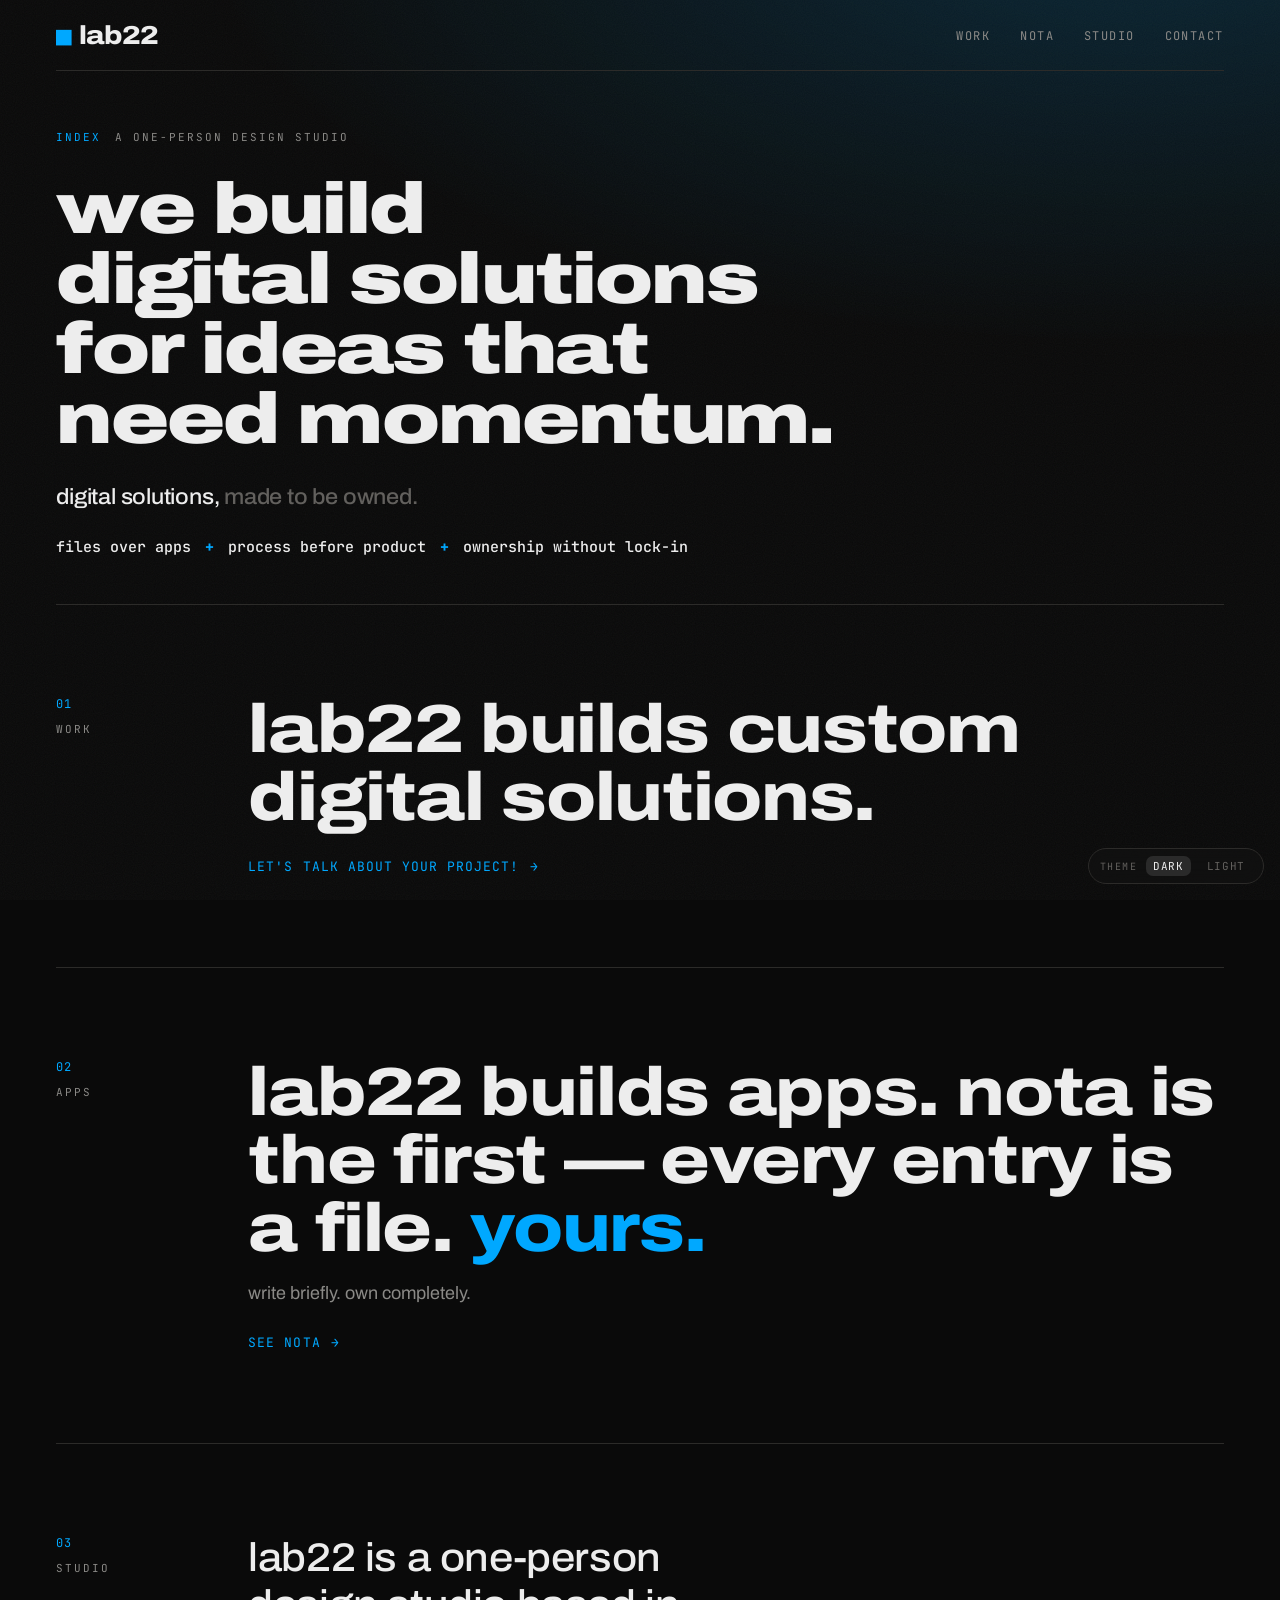
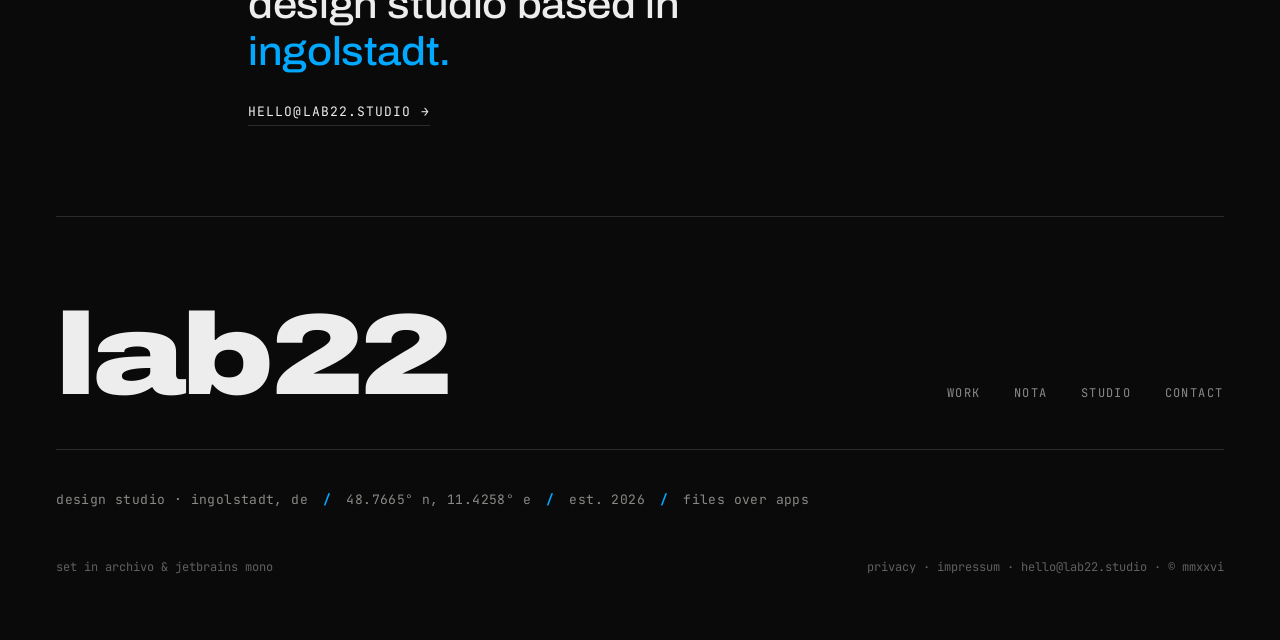
==== index.html @ c600243b "Standardize ■ lab22 lockup; remove accent chooser (theme-only) - Lockup: square=1em, optically cente" ====
<!doctype html>
<html lang="en" data-theme="dark">
<head>
<meta charset="utf-8" />
<meta name="viewport" content="width=device-width, initial-scale=1" />
<title>lab22 — design studio</title>
<meta name="description" content="lab22 — a one-person design studio in ingolstadt. we build digital solutions for ideas that need momentum." />
<link rel="preconnect" href="https://fonts.googleapis.com" />
<link rel="preconnect" href="https://fonts.gstatic.com" crossorigin />
<link href="https://fonts.googleapis.com/css2?family=Archivo:wdth,wght@62..125,300..900&family=JetBrains+Mono:wght@400;500;700&display=swap" rel="stylesheet" />
<link rel="stylesheet" href="styles.css" />
</head>
<body>
  <div class="wrap">

    <nav class="nav reveal d1" aria-label="primary">
      <a class="brand" href="./" aria-label="lab22 home">
        <span class="mark-sq" aria-hidden="true">■</span>
        <span class="wordmark">lab22</span>
      </a>
      <ul>
        <li><a href="work/">work</a></li>
        <li><a href="nota/">nota</a></li>
        <li><a href="studio/">studio</a></li>
        <li><a href="contact/">contact</a></li>
      </ul>
    </nav>

    <header class="hero">
      <div class="over reveal d2">
        <span class="label idx">index</span>
        <span class="label">a one-person design studio</span>
      </div>
      <h1 class="display reveal d2">we build<br/>digital solutions<br/>for ideas that<br/>need momentum<span class="soft">.</span></h1>
      <p class="lede-line reveal d3">digital solutions, <span class="soft">made to be owned.</span></p>
      <div class="principles reveal d3">
        <span><b>files over apps</b></span>
        <span><b>process before product</b></span>
        <span><b>ownership without lock-in</b></span>
      </div>
    </header>

    <section class="row" id="work">
      <div class="rail"><span class="num">01</span><span class="label">work</span></div>
      <div>
        <h2 class="h-lg">lab22 builds custom digital solutions.</h2>
        <a class="cta" href="contact/">let's talk about your project! <span class="arrow">→</span></a>
      </div>
    </section>

    <section class="row" id="nota">
      <div class="rail"><span class="num">02</span><span class="label">apps</span></div>
      <div>
        <h2 class="h-lg">lab22 builds apps. nota is the first — every entry is a file. <span class="em">yours.</span></h2>
        <p class="subline">write briefly. own completely.</p>
        <a class="cta" href="nota/">see nota <span class="arrow">→</span></a>
      </div>
    </section>

    <section class="row" id="studio">
      <div class="rail"><span class="num">03</span><span class="label">studio</span></div>
      <div>
        <p class="copy">lab22 is a one-person design studio based in <span class="place">ingolstadt.</span></p>
        <a class="email" href="mailto:hello@lab22.studio">hello@lab22.studio <span class="arrow">→</span></a>
      </div>
    </section>

    <footer class="banner">
      <div class="banner-top">
        <a class="banner-mark" href="./" aria-label="lab22">lab22</a>
        <nav class="banner-nav" aria-label="footer">
          <a href="work/">work</a>
          <a href="nota/">nota</a>
          <a href="studio/">studio</a>
          <a href="contact/">contact</a>
        </nav>
      </div>
      <div class="banner-meta">
        <span>design studio · ingolstadt, de</span>
        <span class="sl">/</span>
        <span>48.7665° n, 11.4258° e</span>
        <span class="sl">/</span>
        <span>est. 2026</span>
        <span class="sl">/</span>
        <span>files over apps</span>
      </div>
      <div class="banner-foot">
        <span>set in archivo &amp; jetbrains mono</span>
        <span><a href="privacy/">privacy</a> · <a href="impressum/">impressum</a> · <a href="mailto:hello@lab22.studio">hello@lab22.studio</a> · ©︎ mmxxvi</span>
      </div>
    </footer>

  </div>

  <div class="audit" role="group" aria-label="theme">
    <span class="lab">theme</span>
    <button class="seg" data-theme="dark" aria-pressed="true">dark</button>
    <button class="seg" data-theme="light" aria-pressed="false">light</button>
  </div>

  <script src="script.js"></script>
</body>
</html>
---- styles.css ----
/* lab22.studio — engineered studio · Direction A
   Archivo (display) + JetBrains Mono (meta) · single blue signature #00A8FF
   dark = accent as text · light = accent as fills. Built 2026-06-14. */

:root{
  /* ---- dark (default) · accent = blue (single signature) ---- */
  --bg:#0a0a0a;
  --bg-elev:#111111;
  --ink:#ededed;
  --ink-dim:oklch(0.63 0.004 80);
  --ink-faint:oklch(0.49 0.006 90);
  --rule:oklch(0.29 0.004 80);
  --rule-soft:oklch(0.22 0.004 80);
  --neon:#00a8ff;
  --chip-ink:#04121d;
  --bloom-blend:screen;
  --bloom:30%;
  --bloom-op:.6;
  --grain-blend:normal;
  --grain-op:.045;
  --gut:clamp(20px,4.4vw,64px);
  --maxw:1320px;
  --rail:clamp(120px,12vw,180px);
}
:root[data-theme="light"]{
  /* ---- light: toned studio paper (warmer than white; cooler than nota cream) ---- */
  --bg:#e8e4d7;
  --bg-elev:#f1ede1;
  --ink:#14130f;
  --ink-dim:oklch(0.46 0.006 95);
  --ink-faint:oklch(0.66 0.007 95);
  --rule:oklch(0.86 0.006 95);
  --rule-soft:oklch(0.91 0.005 95);
  --chip-ink:#04121d;
  --bloom-blend:normal;
  --bloom:18%;
  --bloom-op:.4;
  --grain-blend:multiply;
  --grain-op:.05;
}
*{box-sizing:border-box;margin:0;padding:0}
html{-webkit-text-size-adjust:100%;scroll-behavior:smooth}
body{
  background:var(--bg);color:var(--ink);
  font-family:"Archivo",system-ui,sans-serif;font-weight:400;line-height:1.5;
  -webkit-font-smoothing:antialiased;text-rendering:optimizeLegibility;overflow-x:hidden;
  transition:background .35s ease,color .35s ease;
}
body::before{
  content:"";position:fixed;inset:0;z-index:0;pointer-events:none;
  background:radial-gradient(120vw 80vh at 88% -10%, color-mix(in srgb,var(--neon) var(--bloom), transparent), transparent 60%);
  mix-blend-mode:var(--bloom-blend);opacity:var(--bloom-op);transition:background .4s ease,opacity .35s ease;
}
body::after{
  content:"";position:fixed;inset:0;z-index:1;pointer-events:none;opacity:var(--grain-op);mix-blend-mode:var(--grain-blend);
  background-image:url("data:image/svg+xml,%3Csvg xmlns='http://www.w3.org/2000/svg' width='160' height='160'%3E%3Cfilter id='n'%3E%3CfeTurbulence type='fractalNoise' baseFrequency='0.9' numOctaves='2'/%3E%3C/filter%3E%3Crect width='100%25' height='100%25' filter='url(%23n)'/%3E%3C/svg%3E");
}
.wrap{position:relative;z-index:2;max-width:var(--maxw);margin:0 auto;padding:0 var(--gut)}
a{color:inherit;text-decoration:none}
.mono{font-family:"JetBrains Mono",monospace}
.label{font-family:"JetBrains Mono",monospace;font-size:11px;letter-spacing:.18em;text-transform:uppercase;color:var(--ink-dim)}
.chip{color:var(--chip-ink);background:var(--neon);border-radius:4px;padding:1px 7px;-webkit-box-decoration-break:clone;box-decoration-break:clone}

/* nav */
.nav{display:flex;align-items:center;justify-content:space-between;padding:22px 0;border-bottom:1px solid var(--rule)}
/* ■ lab22 lockup — canonical standard: square=1em, optically centered in cap band, gap .24em, neon on both themes */
.brand{display:flex;align-items:center;gap:.24em;font-size:26px}
.mark-sq{color:var(--neon);font-family:"JetBrains Mono",monospace;font-size:1em;line-height:1;flex:none;transform:translateY(.11em)}
.wordmark{font-weight:800;font-stretch:115%;font-size:1em;letter-spacing:-.03em;line-height:1}
.nav ul{display:flex;gap:clamp(14px,2.4vw,30px);list-style:none}
.nav ul a{font-family:"JetBrains Mono",monospace;font-size:12px;letter-spacing:.12em;text-transform:uppercase;color:var(--ink-dim);position:relative;padding-bottom:3px}
.nav ul a::after{content:"";position:absolute;left:0;bottom:0;width:0;height:2px;background:var(--neon);transition:width .22s ease}
.nav ul a:hover{color:var(--ink)}
.nav ul a:hover::after{width:100%}
.nav ul a.is-active{color:var(--ink)}
.nav ul a.is-active::after{width:100%}

/* hero (home) */
.hero{padding:clamp(30px,4.6vw,58px) 0 clamp(28px,3.6vw,50px);border-bottom:1px solid var(--rule)}
.hero .over{display:flex;gap:14px;align-items:baseline;margin-bottom:clamp(16px,2.4vw,28px)}
.hero .over .idx{color:var(--neon)}
.display{font-weight:900;font-stretch:125%;line-height:.98;letter-spacing:-.025em;font-size:clamp(30px,5.6vw,80px);text-transform:lowercase}
.display .soft{color:var(--ink)}
.lede-line{margin-top:clamp(16px,2.4vw,26px);font-size:clamp(16px,1.9vw,22px);font-weight:500;font-stretch:106%;letter-spacing:-.01em;max-width:34ch;color:var(--ink)}
.lede-line .soft{color:var(--ink-faint)}
.principles{margin-top:clamp(14px,1.8vw,22px);display:flex;flex-wrap:wrap;gap:10px 0;font-family:"JetBrains Mono",monospace;font-size:clamp(12px,1.4vw,15px);color:var(--ink-dim)}
.principles span{display:inline-flex;align-items:center}
.principles span:not(:last-child)::after{content:"+";margin:0 14px;color:var(--neon);font-weight:700}
.principles b{color:var(--ink);font-weight:500}

/* practice rows (home) */
.row{display:grid;grid-template-columns:var(--rail) 1fr;gap:clamp(18px,3vw,48px);padding:clamp(48px,7vw,90px) 0;border-bottom:1px solid var(--rule)}
.row .rail{display:flex;flex-direction:column;gap:8px;align-items:flex-start}
.row .num{font-family:"JetBrains Mono",monospace;font-size:12px;color:var(--neon);letter-spacing:.08em}
.h-lg{font-weight:800;font-stretch:118%;line-height:1.0;letter-spacing:-.02em;font-size:clamp(30px,5.4vw,68px);text-transform:lowercase}
.h-lg .em{color:var(--neon)}
.subline{margin-top:18px;color:var(--ink-dim);font-size:clamp(15px,1.7vw,18px)}
.cta,.link,.email{display:inline-flex;align-items:center;gap:10px;margin-top:26px;font-family:"JetBrains Mono",monospace;font-size:13px;letter-spacing:.08em;text-transform:uppercase}
.cta{color:var(--neon)}
.link,.email{color:var(--ink);border-bottom:1px solid var(--rule);padding-bottom:4px;transition:border-color .2s}
.link:hover,.email:hover{border-color:var(--neon)}
.arrow{transition:transform .2s ease}
.cta:hover .arrow,.link:hover .arrow,.email:hover .arrow{transform:translateX(5px)}
.row .copy{font-size:clamp(22px,3.4vw,40px);font-weight:500;font-stretch:108%;line-height:1.18;letter-spacing:-.01em;max-width:18ch}
.row .copy .soft{color:var(--ink-faint)}
.place{color:var(--neon)}

/* ---------- inner-page components ---------- */
.page-head{display:grid;grid-template-columns:var(--rail) 1fr;gap:clamp(18px,3vw,48px);padding:clamp(40px,6vw,80px) 0 clamp(30px,4vw,52px);border-bottom:1px solid var(--rule)}
.page-head .marker{font-family:"JetBrains Mono",monospace;font-size:11px;letter-spacing:.18em;text-transform:uppercase;color:var(--neon)}
.kicker{font-family:"JetBrains Mono",monospace;font-size:12px;letter-spacing:.14em;text-transform:uppercase;color:var(--ink-dim);margin-bottom:14px}
.title{font-weight:900;font-stretch:125%;line-height:.96;letter-spacing:-.03em;font-size:clamp(40px,8vw,104px);text-transform:lowercase}
.title .em{color:var(--neon)}
:root[data-theme="light"] .title .em{color:var(--chip-ink);background:var(--neon);border-radius:6px;padding:0 .1em;-webkit-box-decoration-break:clone;box-decoration-break:clone}

.section{display:grid;grid-template-columns:var(--rail) 1fr;gap:clamp(18px,3vw,48px);padding:clamp(40px,6vw,80px) 0;border-bottom:1px solid var(--rule)}
.section .marker{display:flex;align-items:center;gap:8px;font-family:"JetBrains Mono",monospace;font-size:12px;letter-spacing:.08em;color:var(--neon)}
.section .marker .dot{width:6px;height:6px;background:var(--neon);display:inline-block}
.section .body{max-width:64ch}
.section .body .label{display:block;margin-bottom:14px}
.section .h{font-weight:800;font-stretch:112%;line-height:1.05;letter-spacing:-.02em;font-size:clamp(24px,3.6vw,44px);text-transform:lowercase;margin-bottom:18px}
.section .h .em{color:var(--neon)}
.section .body p{color:var(--ink-dim);font-size:clamp(15px,1.5vw,18px);line-height:1.6;margin-top:14px;max-width:60ch}
.section .body p strong{color:var(--ink);font-weight:600}
.section .body p em{font-style:italic;color:var(--ink)}
.section .body p.quiet{color:var(--ink-faint)}
.section .body p code{font-family:"JetBrains Mono",monospace;font-size:.92em;color:var(--ink)}
.section .body p a{color:var(--neon);border-bottom:1px solid var(--rule);transition:border-color .2s}
.section .body p a:hover{border-color:var(--neon)}

.lead-row{display:grid;grid-template-columns:var(--rail) 1fr;gap:clamp(18px,3vw,48px);padding:clamp(34px,5vw,64px) 0;border-bottom:1px solid var(--rule)}
.lead-row .marker{font-family:"JetBrains Mono",monospace;font-size:11px;letter-spacing:.18em;text-transform:uppercase;color:var(--ink-dim)}
.lead{font-size:clamp(20px,3vw,34px);font-weight:500;font-stretch:106%;line-height:1.22;letter-spacing:-.015em;max-width:26ch}
.lead em{font-style:normal;color:var(--neon)}
:root[data-theme="light"] .lead em{color:var(--chip-ink);background:var(--neon);border-radius:5px;padding:0 .12em;-webkit-box-decoration-break:clone;box-decoration-break:clone}

.solo-body{display:grid;grid-template-columns:var(--rail) 1fr;gap:clamp(18px,3vw,48px);padding:clamp(40px,6vw,72px) 0;border-bottom:1px solid var(--rule)}
.solo-body .marker{display:flex;align-items:center;gap:8px;font-family:"JetBrains Mono",monospace;font-size:12px;letter-spacing:.08em;color:var(--neon)}
.solo-body .marker .dot{width:6px;height:6px;background:var(--neon);display:inline-block}
.solo-body p{font-size:clamp(17px,1.9vw,22px);line-height:1.6;color:var(--ink);max-width:64ch;font-weight:400}
.solo-body p em{font-style:italic}
.solo-body p code{font-family:"JetBrains Mono",monospace;font-size:.9em;color:var(--ink-dim)}
.solo-body p a{color:var(--neon);border-bottom:1px solid var(--rule);transition:border-color .2s}
.solo-body p a:hover{border-color:var(--neon)}
.solo-body .big-email{font-weight:800;font-stretch:118%;font-size:clamp(30px,6vw,72px);letter-spacing:-.03em;line-height:1}
.solo-body .big-email:hover{color:var(--neon)}

.end-cta{display:grid;grid-template-columns:var(--rail) 1fr;gap:clamp(18px,3vw,48px);padding:clamp(48px,7vw,96px) 0;border-bottom:1px solid var(--rule)}
.end-cta .marker{display:flex;align-items:center;gap:8px;font-family:"JetBrains Mono",monospace;font-size:12px;letter-spacing:.08em;color:var(--neon)}
.end-cta .marker .dot{width:6px;height:6px;background:var(--neon);display:inline-block}
.end-cta .h{font-weight:900;font-stretch:120%;font-size:clamp(28px,5vw,60px);letter-spacing:-.025em;text-transform:lowercase;line-height:1}
.end-cta p{color:var(--ink-dim);margin-top:16px;font-size:clamp(15px,1.7vw,19px);max-width:52ch}
.end-cta p em{color:var(--ink);font-style:italic}

.artifact{margin-top:30px;border:1px solid var(--rule);border-radius:8px;overflow:hidden;background:var(--bg-elev)}
.artifact .titlebar{display:flex;align-items:center;gap:12px;padding:9px 14px;border-bottom:1px solid var(--rule)}
.artifact .dots{display:flex;gap:6px}
.artifact .dots .dot{width:10px;height:10px;border-radius:50%}
.artifact .dots .r{background:#ff5f57}.artifact .dots .y{background:#febc2e}.artifact .dots .g{background:#28c840}
.artifact .filename{font-family:"JetBrains Mono",monospace;font-size:11px;color:var(--ink-dim);letter-spacing:.04em}
.artifact .viewport{min-height:200px;display:flex;align-items:center;justify-content:center;
  background:repeating-linear-gradient(45deg,transparent,transparent 11px,color-mix(in srgb,var(--ink) 4%,transparent) 11px,color-mix(in srgb,var(--ink) 4%,transparent) 12px)}
.artifact .placeholder-msg{font-family:"JetBrains Mono",monospace;font-size:12px;letter-spacing:.1em;text-transform:uppercase;color:var(--ink-faint)}

/* ---------- banner footer ---------- */
.banner{padding:clamp(46px,7vw,96px) 0 clamp(40px,5vw,68px)}
.banner-top{display:flex;align-items:flex-end;justify-content:space-between;flex-wrap:wrap;gap:20px;padding-bottom:clamp(26px,3.6vw,44px);border-bottom:1px solid var(--rule)}
.banner-mark{font-weight:900;font-stretch:125%;font-size:clamp(44px,9vw,120px);letter-spacing:-.03em;line-height:.86}
.banner-nav{display:flex;gap:clamp(16px,2.6vw,34px)}
.banner-nav a{font-family:"JetBrains Mono",monospace;font-size:12px;letter-spacing:.12em;text-transform:uppercase;color:var(--ink-dim);padding-bottom:3px;position:relative}
.banner-nav a::after{content:"";position:absolute;left:0;bottom:0;width:0;height:2px;background:var(--neon);transition:width .22s}
.banner-nav a:hover{color:var(--ink)}
.banner-nav a:hover::after{width:100%}
.banner-meta{display:flex;flex-wrap:wrap;align-items:center;gap:9px 15px;margin-top:clamp(24px,3.4vw,40px);font-family:"JetBrains Mono",monospace;font-size:clamp(11px,1.25vw,13px);letter-spacing:.03em;color:var(--ink-dim)}
.banner-meta .sl{color:var(--neon);font-weight:700}
.banner-foot{display:flex;justify-content:space-between;flex-wrap:wrap;gap:12px;margin-top:clamp(28px,4vw,48px);font-family:"JetBrains Mono",monospace;font-size:12px;color:var(--ink-faint)}
.banner-foot a:hover{color:var(--neon)}

/* ---------- LIGHT-MODE accent treatment: blue survives as solid fills / darkened text ---------- */
:root[data-theme="light"] .hero .over .idx{color:var(--chip-ink);background:var(--neon);border-radius:4px;padding:1px 8px}
:root[data-theme="light"] .h-lg .em,
:root[data-theme="light"] .place{color:var(--chip-ink);background:var(--neon);border-radius:4px;padding:0 .14em;-webkit-box-decoration-break:clone;box-decoration-break:clone}
:root[data-theme="light"] .row .num{color:var(--chip-ink);background:var(--neon);border-radius:4px;padding:1px 7px}
:root[data-theme="light"] .cta{color:var(--chip-ink);background:var(--neon);border-radius:999px;padding:9px 15px;margin-top:24px}
:root[data-theme="light"] .principles span:not(:last-child)::after{color:var(--ink-faint)}
:root[data-theme="light"] .nav ul a::after,
:root[data-theme="light"] .banner-nav a::after{background:var(--ink)}
:root[data-theme="light"] .link:hover,
:root[data-theme="light"] .email:hover{border-color:var(--ink)}
:root[data-theme="light"] .banner-foot a:hover{color:var(--ink)}
:root[data-theme="light"] .section .marker,:root[data-theme="light"] .solo-body .marker,:root[data-theme="light"] .end-cta .marker,:root[data-theme="light"] .page-head .marker,:root[data-theme="light"] .section .marker .dot,:root[data-theme="light"] .solo-body .marker .dot,:root[data-theme="light"] .end-cta .marker .dot{color:color-mix(in srgb,var(--neon) 72%,#000)}
:root[data-theme="light"] .section .h .em,:root[data-theme="light"] .section .body p a,:root[data-theme="light"] .solo-body p a,:root[data-theme="light"] .row .num{color:color-mix(in srgb,var(--neon) 70%,#000)}

/* ---------- control bar: theme + accent ---------- */
.audit{position:fixed;right:16px;bottom:16px;z-index:20;display:flex;align-items:center;gap:9px;
  background:color-mix(in srgb,var(--bg-elev) 84%, transparent);backdrop-filter:blur(9px);
  border:1px solid var(--rule);border-radius:999px;padding:7px 11px;transition:background .35s,border-color .35s}
.audit .lab{font-family:"JetBrains Mono",monospace;font-size:10px;letter-spacing:.14em;text-transform:uppercase;color:var(--ink-faint)}
.audit .seg{font-family:"JetBrains Mono",monospace;font-size:11px;letter-spacing:.06em;text-transform:uppercase;color:var(--ink-faint);background:none;border:0;cursor:pointer;padding:3px 7px;border-radius:7px;transition:.18s}
.audit .seg[aria-pressed="true"]{color:var(--ink);background:color-mix(in srgb,var(--ink) 12%,transparent)}
.audit .seg:hover{color:var(--ink)}

@media (prefers-reduced-motion:no-preference){
  .reveal{opacity:0;transform:translateY(16px);animation:rise .9s cubic-bezier(.2,.7,.2,1) forwards}
  .d1{animation-delay:.05s}.d2{animation-delay:.16s}.d3{animation-delay:.28s}
  @keyframes rise{to{opacity:1;transform:none}}
}
@media (max-width:760px){
  .nav ul{gap:14px}
  .row,.page-head,.section,.lead-row,.solo-body,.end-cta{grid-template-columns:1fr;gap:14px}
  .row .rail{flex-direction:row;gap:14px;align-items:center}
  .audit .name,.audit .lab{display:none}
}
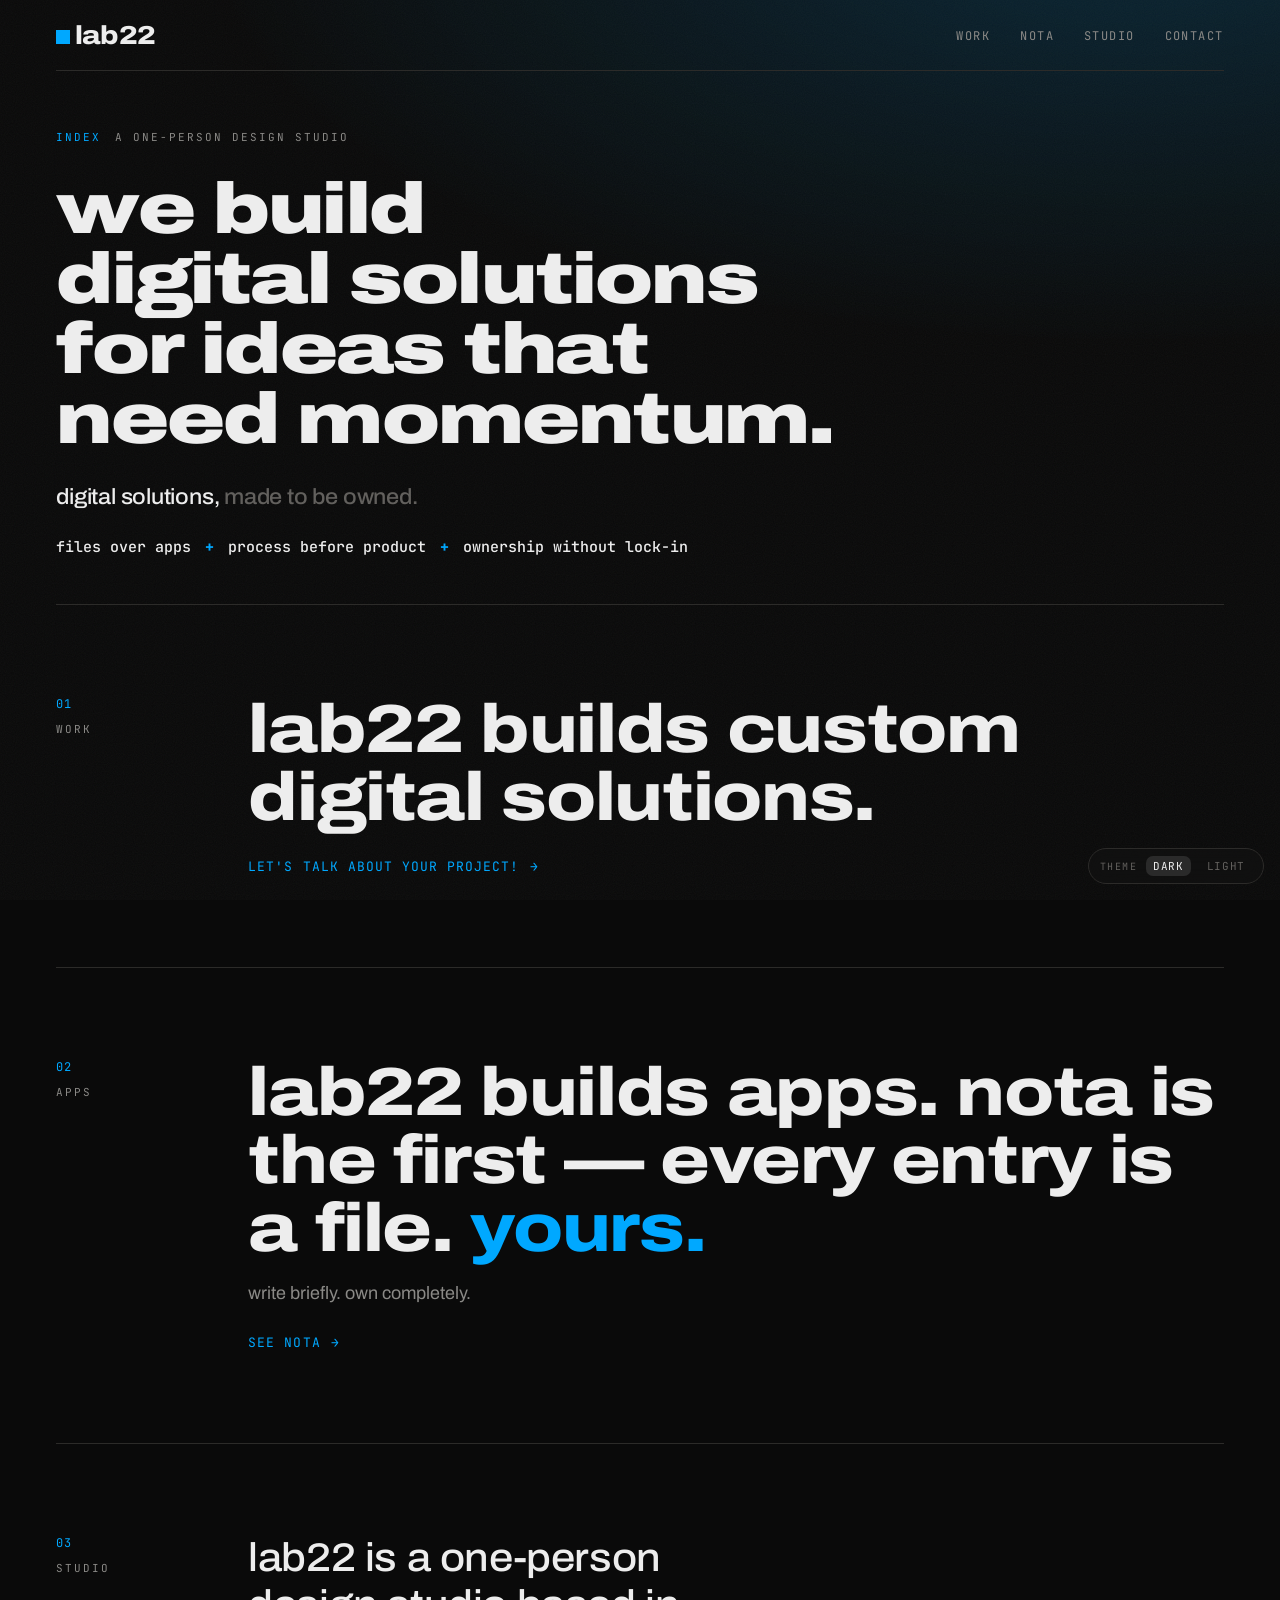
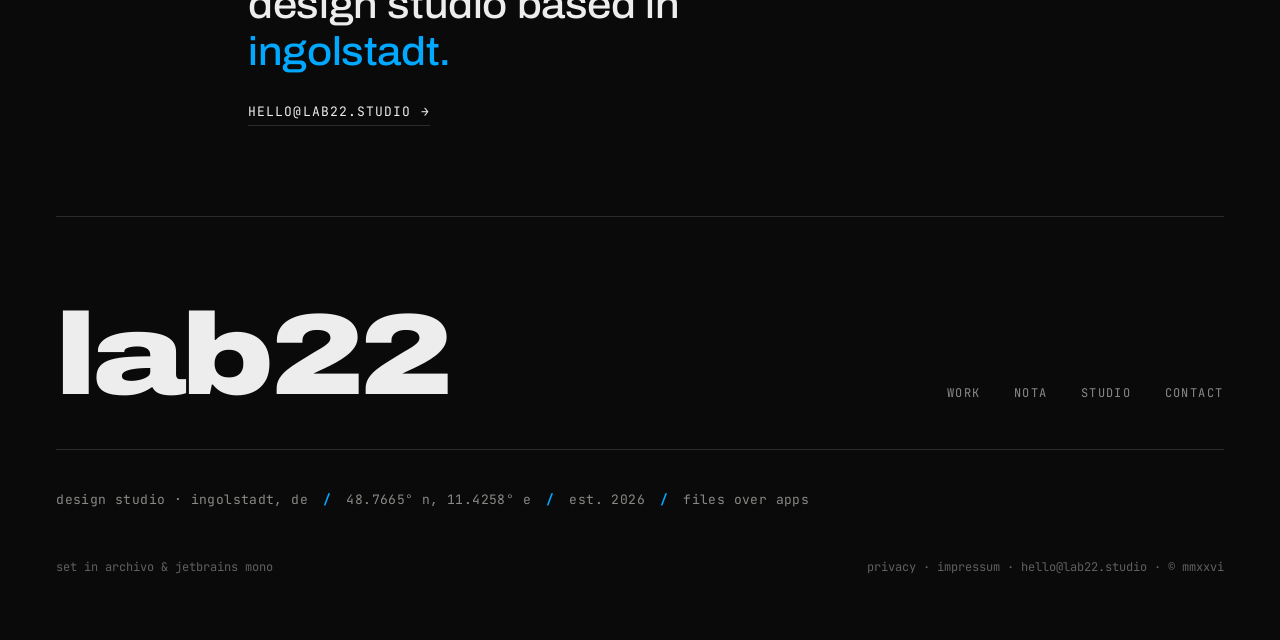
==== commit 9d29e7ac: "lab22 lockup: square is now a solid CSS box (x-height, on the baseline) Replace the typeable ■ glyph" ====
--- a/index.html
+++ b/index.html
@@ -15,7 +15,7 @@
 
     <nav class="nav reveal d1" aria-label="primary">
       <a class="brand" href="./" aria-label="lab22 home">
-        <span class="mark-sq" aria-hidden="true">■</span>
+        <span class="mark-sq" aria-hidden="true"></span>
         <span class="wordmark">lab22</span>
       </a>
       <ul>
--- a/styles.css
+++ b/styles.css
@@ -63,9 +63,9 @@
 
 /* nav */
 .nav{display:flex;align-items:center;justify-content:space-between;padding:22px 0;border-bottom:1px solid var(--rule)}
-/* ■ lab22 lockup — canonical standard: square=1em, optically centered in cap band, gap .24em, neon on both themes */
-.brand{display:flex;align-items:center;gap:.24em;font-size:26px}
-.mark-sq{color:var(--neon);font-family:"JetBrains Mono",monospace;font-size:1em;line-height:1;flex:none;transform:translateY(.11em)}
+/* ■ lab22 lockup — canonical standard: solid CSS box, x-height, bottom edge on the baseline; gap .20em; neon on both themes */
+.brand{display:flex;align-items:baseline;gap:.20em;font-size:26px}
+.mark-sq{display:inline-block;width:.52em;height:.52em;background:var(--neon);flex:none}
 .wordmark{font-weight:800;font-stretch:115%;font-size:1em;letter-spacing:-.03em;line-height:1}
 .nav ul{display:flex;gap:clamp(14px,2.4vw,30px);list-style:none}
 .nav ul a{font-family:"JetBrains Mono",monospace;font-size:12px;letter-spacing:.12em;text-transform:uppercase;color:var(--ink-dim);position:relative;padding-bottom:3px}
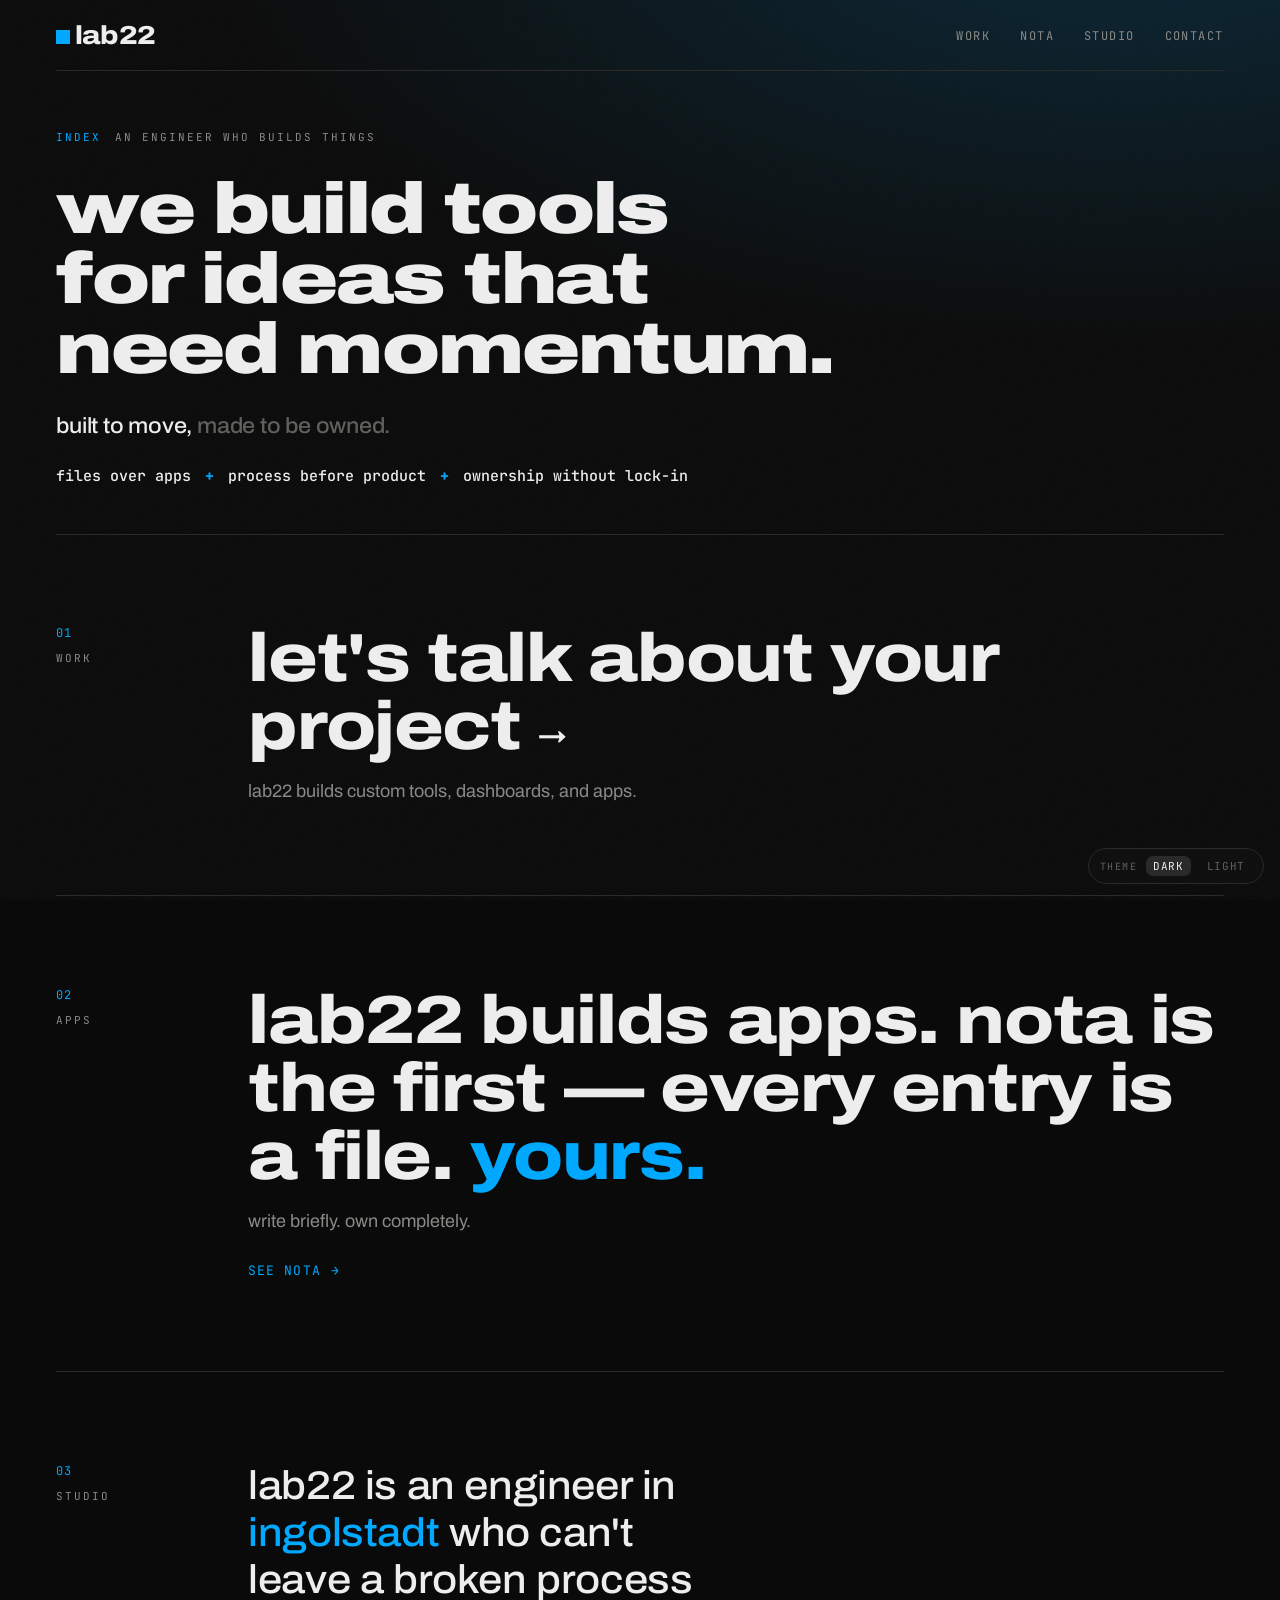
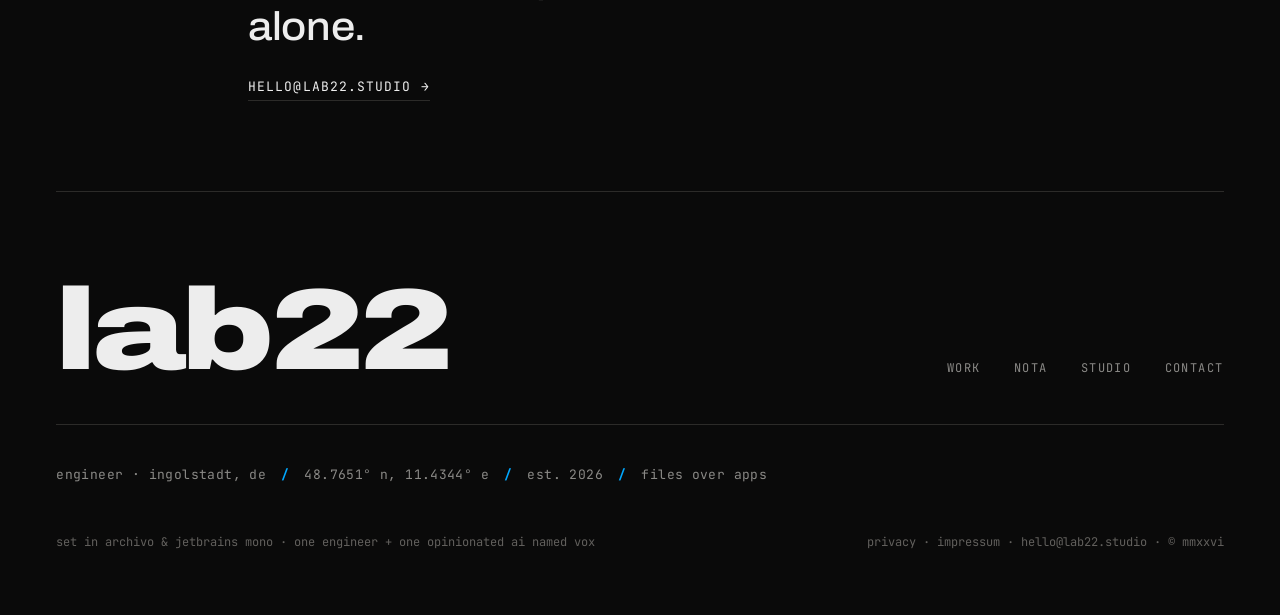
==== commit 6a8d415a: "content: full copy audit — engineer positioning, founding story, case system, blue favicon - title →" ====
--- a/index.html
+++ b/index.html
@@ -3,12 +3,15 @@
 <head>
 <meta charset="utf-8" />
 <meta name="viewport" content="width=device-width, initial-scale=1" />
-<title>lab22 — design studio</title>
-<meta name="description" content="lab22 — a one-person design studio in ingolstadt. we build digital solutions for ideas that need momentum." />
+<title>lab22 — digital tools, made to be owned</title>
+<meta name="description" content="lab22 — an engineer in ingolstadt who builds digital tools, made to be owned." />
 <link rel="preconnect" href="https://fonts.googleapis.com" />
 <link rel="preconnect" href="https://fonts.gstatic.com" crossorigin />
 <link href="https://fonts.googleapis.com/css2?family=Archivo:wdth,wght@62..125,300..900&family=JetBrains+Mono:wght@400;500;700&display=swap" rel="stylesheet" />
 <link rel="stylesheet" href="styles.css" />
+<link rel="icon" href="/favicon.svg" type="image/svg+xml" />
+<link rel="icon" href="/favicon.ico" sizes="any" />
+<link rel="apple-touch-icon" href="/apple-touch-icon.png" />
 </head>
 <body>
   <div class="wrap">
@@ -29,10 +32,10 @@
     <header class="hero">
       <div class="over reveal d2">
         <span class="label idx">index</span>
-        <span class="label">a one-person design studio</span>
+        <span class="label">an engineer who builds things</span>
       </div>
-      <h1 class="display reveal d2">we build<br/>digital solutions<br/>for ideas that<br/>need momentum<span class="soft">.</span></h1>
-      <p class="lede-line reveal d3">digital solutions, <span class="soft">made to be owned.</span></p>
+      <h1 class="display reveal d2">we build tools<br/>for ideas that<br/>need momentum<span class="soft">.</span></h1>
+      <p class="lede-line reveal d3">built to move, <span class="soft">made to be owned.</span></p>
       <div class="principles reveal d3">
         <span><b>files over apps</b></span>
         <span><b>process before product</b></span>
@@ -43,8 +46,8 @@
     <section class="row" id="work">
       <div class="rail"><span class="num">01</span><span class="label">work</span></div>
       <div>
-        <h2 class="h-lg">lab22 builds custom digital solutions.</h2>
-        <a class="cta" href="contact/">let's talk about your project! <span class="arrow">→</span></a>
+        <a class="row-link" href="contact/"><h2 class="h-lg">let's talk about your project <span class="arrow">→</span></h2></a>
+        <p class="subline">lab22 builds custom tools, dashboards, and apps.</p>
       </div>
     </section>
 
@@ -60,7 +63,7 @@
     <section class="row" id="studio">
       <div class="rail"><span class="num">03</span><span class="label">studio</span></div>
       <div>
-        <p class="copy">lab22 is a one-person design studio based in <span class="place">ingolstadt.</span></p>
+        <p class="copy">lab22 is an engineer in <span class="place">ingolstadt</span> who can't leave a broken process alone.</p>
         <a class="email" href="mailto:hello@lab22.studio">hello@lab22.studio <span class="arrow">→</span></a>
       </div>
     </section>
@@ -76,16 +79,16 @@
         </nav>
       </div>
       <div class="banner-meta">
-        <span>design studio · ingolstadt, de</span>
+        <span>engineer · ingolstadt, de</span>
         <span class="sl">/</span>
-        <span>48.7665° n, 11.4258° e</span>
+        <span>48.7651° n, 11.4344° e</span>
         <span class="sl">/</span>
         <span>est. 2026</span>
         <span class="sl">/</span>
         <span>files over apps</span>
       </div>
       <div class="banner-foot">
-        <span>set in archivo &amp; jetbrains mono</span>
+        <span>set in archivo &amp; jetbrains mono · one engineer + one opinionated ai named vox</span>
         <span><a href="privacy/">privacy</a> · <a href="impressum/">impressum</a> · <a href="mailto:hello@lab22.studio">hello@lab22.studio</a> · ©︎ mmxxvi</span>
       </div>
     </footer>
--- a/styles.css
+++ b/styles.css
@@ -104,6 +104,10 @@
 .row .copy{font-size:clamp(22px,3.4vw,40px);font-weight:500;font-stretch:108%;line-height:1.18;letter-spacing:-.01em;max-width:18ch}
 .row .copy .soft{color:var(--ink-faint)}
 .place{color:var(--neon)}
+/* home work-row: big headline doubles as the link to contact */
+.row-link{display:inline-block}
+.row-link .arrow{font-size:.42em;vertical-align:.18em}
+.row-link:hover .arrow{transform:translateX(5px)}
 
 /* ---------- inner-page components ---------- */
 .page-head{display:grid;grid-template-columns:var(--rail) 1fr;gap:clamp(18px,3vw,48px);padding:clamp(40px,6vw,80px) 0 clamp(30px,4vw,52px);border-bottom:1px solid var(--rule)}
@@ -138,6 +142,7 @@
 .solo-body .marker{display:flex;align-items:center;gap:8px;font-family:"JetBrains Mono",monospace;font-size:12px;letter-spacing:.08em;color:var(--neon)}
 .solo-body .marker .dot{width:6px;height:6px;background:var(--neon);display:inline-block}
 .solo-body p{font-size:clamp(17px,1.9vw,22px);line-height:1.6;color:var(--ink);max-width:64ch;font-weight:400}
+.solo-body p+p{margin-top:1.1em}
 .solo-body p em{font-style:italic}
 .solo-body p code{font-family:"JetBrains Mono",monospace;font-size:.9em;color:var(--ink-dim)}
 .solo-body p a{color:var(--neon);border-bottom:1px solid var(--rule);transition:border-color .2s}
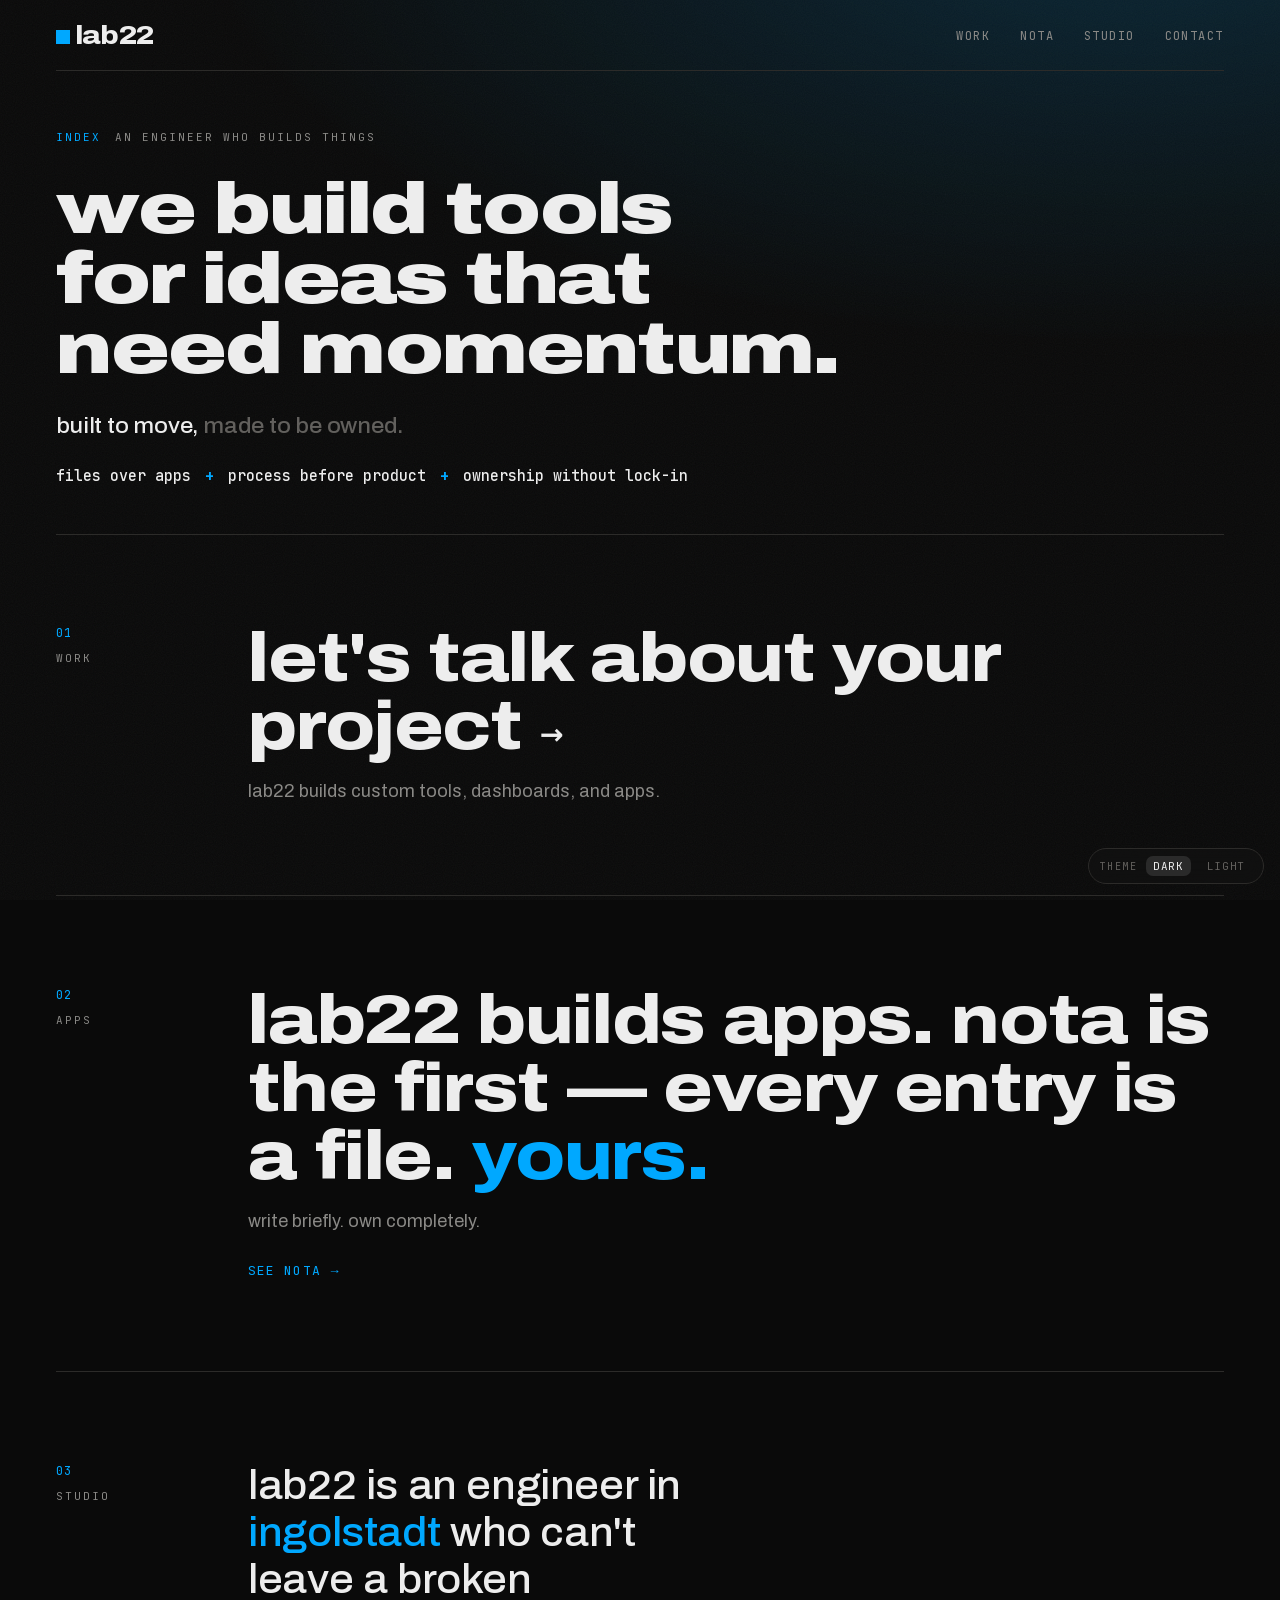
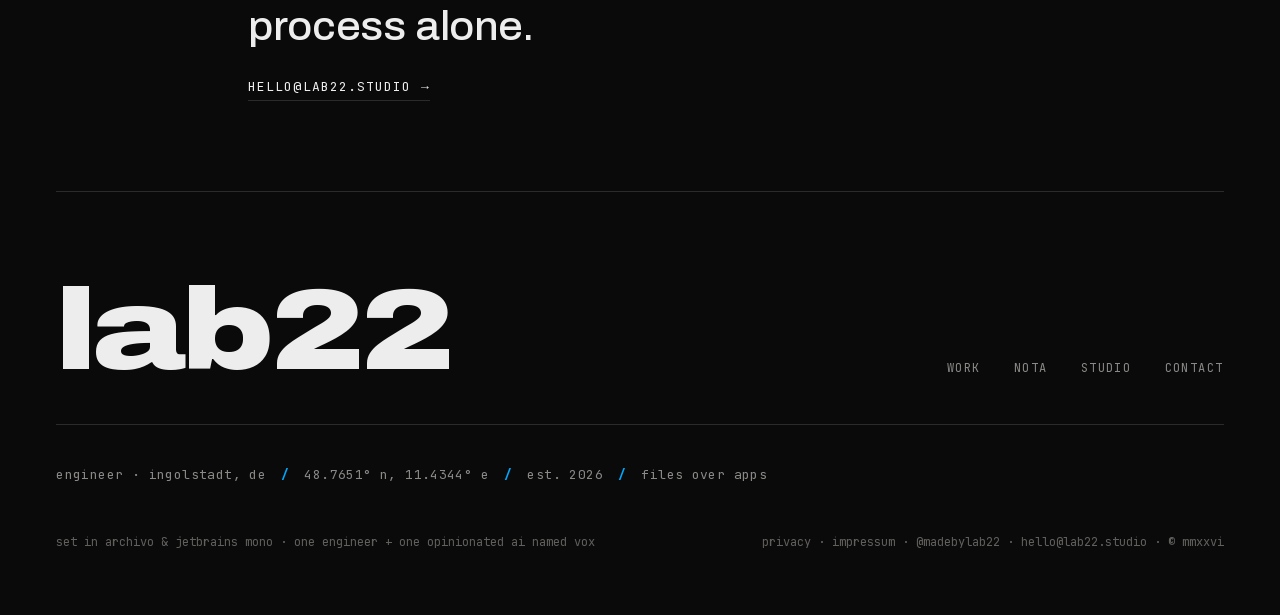
==== commit 509775e0: "feat(site): self-host fonts (GDPR) · website Datenschutzerklärung · @madebylab22 · impressum fixes -" ====
--- a/index.html
+++ b/index.html
@@ -5,9 +5,6 @@
 <meta name="viewport" content="width=device-width, initial-scale=1" />
 <title>lab22 — digital tools, made to be owned</title>
 <meta name="description" content="lab22 — an engineer in ingolstadt who builds digital tools, made to be owned." />
-<link rel="preconnect" href="https://fonts.googleapis.com" />
-<link rel="preconnect" href="https://fonts.gstatic.com" crossorigin />
-<link href="https://fonts.googleapis.com/css2?family=Archivo:wdth,wght@62..125,300..900&family=JetBrains+Mono:wght@400;500;700&display=swap" rel="stylesheet" />
 <link rel="stylesheet" href="styles.css" />
 <link rel="icon" href="/favicon.svg" type="image/svg+xml" />
 <link rel="icon" href="/favicon.ico" sizes="any" />
@@ -89,7 +86,7 @@
       </div>
       <div class="banner-foot">
         <span>set in archivo &amp; jetbrains mono · one engineer + one opinionated ai named vox</span>
-        <span><a href="privacy/">privacy</a> · <a href="impressum/">impressum</a> · <a href="mailto:hello@lab22.studio">hello@lab22.studio</a> · ©︎ mmxxvi</span>
+        <span><a href="privacy/">privacy</a> · <a href="impressum/">impressum</a> · <a href="https://instagram.com/madebylab22" rel="me noopener" target="_blank">@madebylab22</a> · <a href="mailto:hello@lab22.studio">hello@lab22.studio</a> · ©︎ mmxxvi</span>
       </div>
     </footer>
 
--- a/styles.css
+++ b/styles.css
@@ -1,6 +1,11 @@
 /* lab22.studio — engineered studio · Direction A
    Archivo (display) + JetBrains Mono (meta) · single blue signature #00A8FF
    dark = accent as text · light = accent as fills. Built 2026-06-14. */
+
+/* self-hosted fonts — no third-party CDN, so no visitor IP is sent to Google (GDPR).
+   Both are variable woff2, latin subset (covers EN + DE). Added 2026-06-25. */
+@font-face{font-family:"Archivo";font-style:normal;font-weight:300 900;font-stretch:62% 125%;font-display:swap;src:url("fonts/archivo-latin.woff2") format("woff2")}
+@font-face{font-family:"JetBrains Mono";font-style:normal;font-weight:400 700;font-display:swap;src:url("fonts/jetbrains-mono-latin.woff2") format("woff2")}
 
 :root{
   /* ---- dark (default) · accent = blue (single signature) ---- */
@@ -132,6 +137,22 @@
 .section .body p a{color:var(--neon);border-bottom:1px solid var(--rule);transition:border-color .2s}
 .section .body p a:hover{border-color:var(--neon)}
 
+/* nota screenshots — framed hero strip (nota page) */
+.shots{padding:clamp(44px,6vw,86px) 0;border-bottom:1px solid var(--rule);overflow:hidden}
+.shots-head{display:grid;grid-template-columns:var(--rail) 1fr;gap:clamp(18px,3vw,48px);margin-bottom:clamp(34px,4.5vw,60px)}
+.shots-head .label{align-self:start}
+.shots-h{font-weight:800;font-stretch:112%;line-height:1.05;letter-spacing:-.02em;font-size:clamp(24px,3.6vw,44px);text-transform:lowercase}
+.shots-h .em{color:var(--neon)}
+:root[data-theme="light"] .shots-h .em{color:var(--chip-ink);background:var(--neon);border-radius:6px;padding:0 .1em;-webkit-box-decoration-break:clone;box-decoration-break:clone}
+.strip{display:flex;justify-content:center;align-items:flex-end;gap:clamp(14px,2.6vw,38px);flex-wrap:wrap}
+.phone{margin:0;display:flex;flex-direction:column;align-items:center;gap:16px;width:clamp(178px,19vw,232px)}
+.phone.raise{margin-bottom:clamp(22px,3.4vw,52px)}
+.device{width:100%;background:#0b0b0c;border-radius:34px;padding:7px;box-shadow:0 36px 70px -26px rgba(0,0,0,.78),0 0 0 1px rgba(255,255,255,.06);border:1px solid rgba(255,255,255,.05)}
+.device img{display:block;width:100%;height:auto;border-radius:27px}
+.phone figcaption{font-family:"JetBrains Mono",monospace;font-size:11px;letter-spacing:.14em;text-transform:uppercase;color:var(--ink-faint)}
+.phone figcaption b{color:var(--neon);font-weight:500}
+@media(max-width:760px){.shots-head{grid-template-columns:1fr}.phone.raise{margin-bottom:0}.phone{width:clamp(150px,42vw,220px)}}
+
 .lead-row{display:grid;grid-template-columns:var(--rail) 1fr;gap:clamp(18px,3vw,48px);padding:clamp(34px,5vw,64px) 0;border-bottom:1px solid var(--rule)}
 .lead-row .marker{font-family:"JetBrains Mono",monospace;font-size:11px;letter-spacing:.18em;text-transform:uppercase;color:var(--ink-dim)}
 .lead{font-size:clamp(20px,3vw,34px);font-weight:500;font-stretch:106%;line-height:1.22;letter-spacing:-.015em;max-width:26ch}
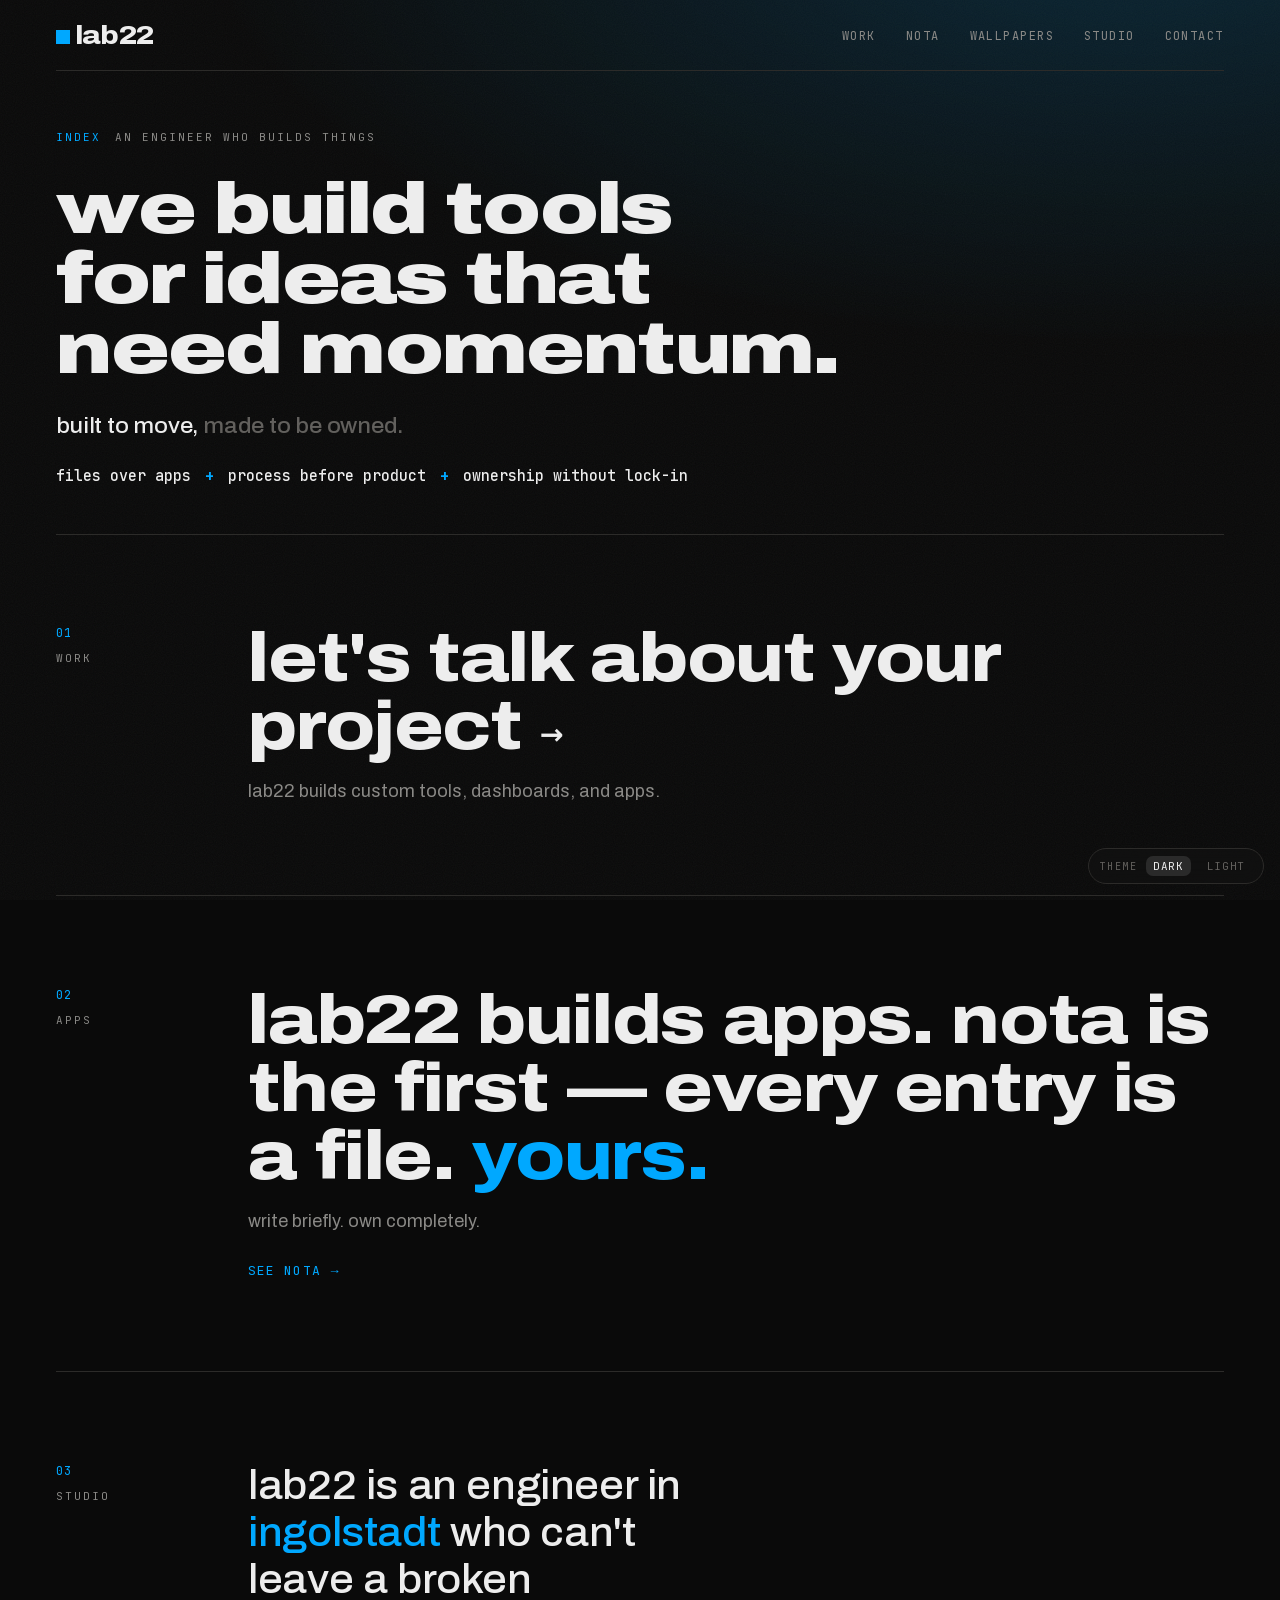
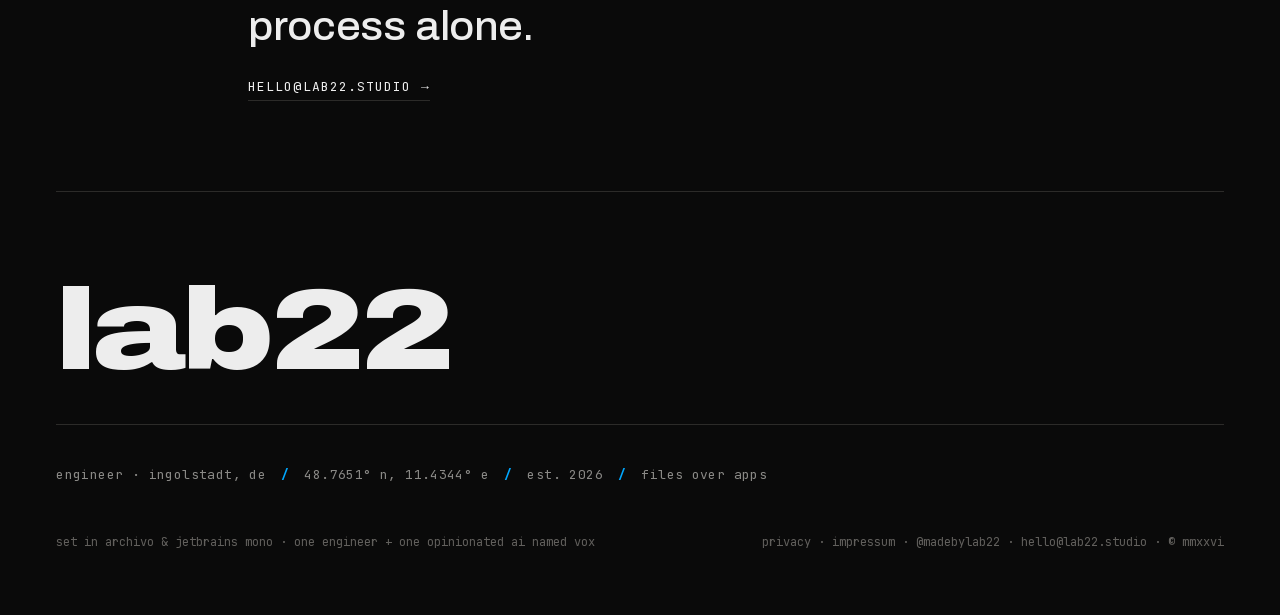
==== commit dca2bb44: "wallpapers: SINGULAR Vol. 1 · Cosmos launch page + nav link Co-Authored-By: Claude Opus 4.8 <noreply" ====
--- a/index.html
+++ b/index.html
@@ -21,6 +21,7 @@
       <ul>
         <li><a href="work/">work</a></li>
         <li><a href="nota/">nota</a></li>
+        <li><a href="wallpapers/">wallpapers</a></li>
         <li><a href="studio/">studio</a></li>
         <li><a href="contact/">contact</a></li>
       </ul>
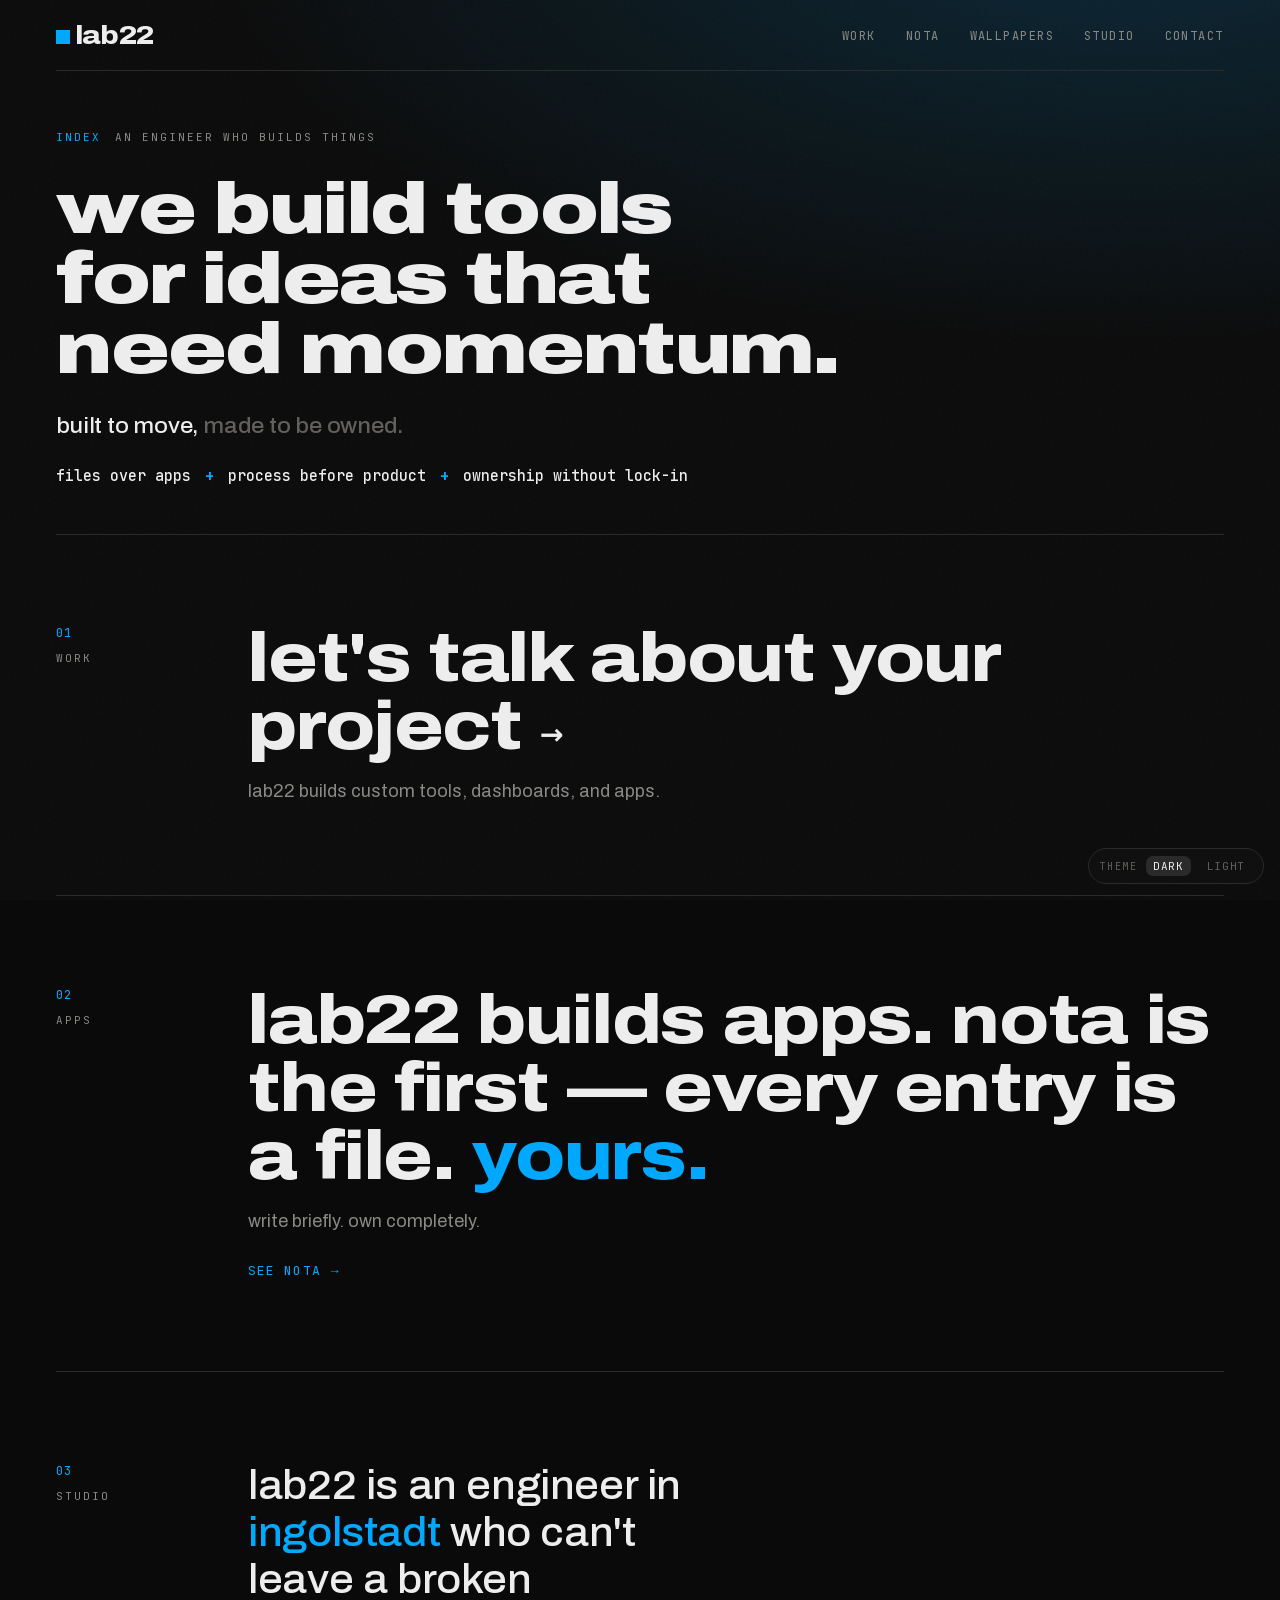
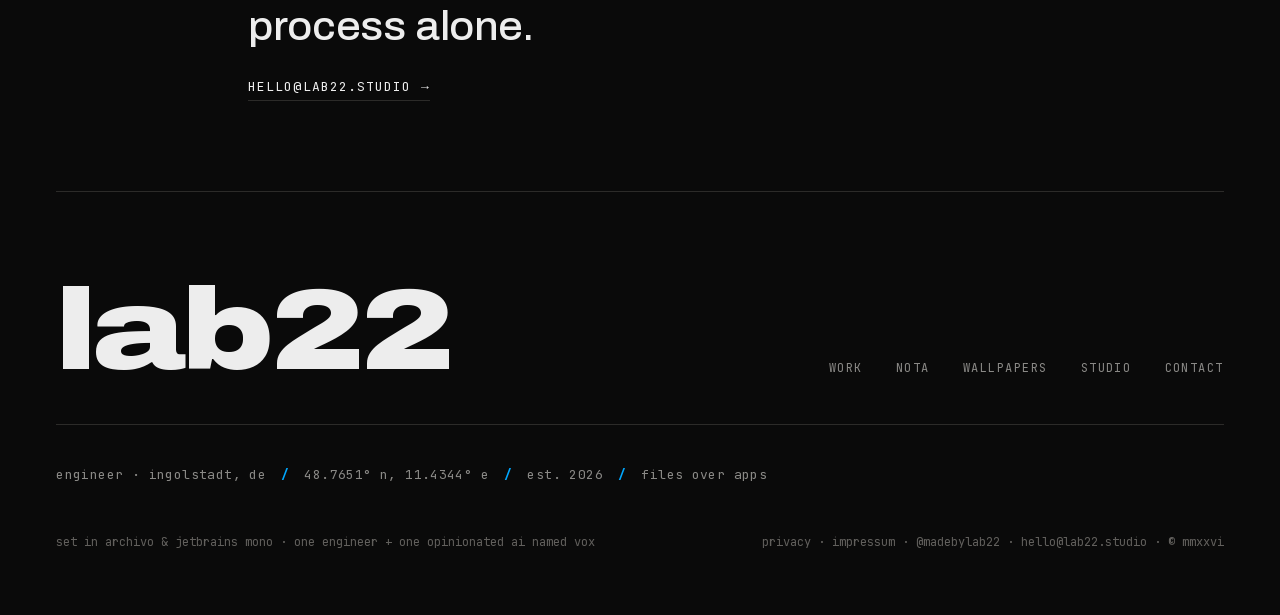
==== commit e8c160a5: "wallpapers: rebuild in the site design system (nav, page-head, banner, theme, blue accent, Archivo);" ====
--- a/index.html
+++ b/index.html
@@ -72,6 +72,7 @@
         <nav class="banner-nav" aria-label="footer">
           <a href="work/">work</a>
           <a href="nota/">nota</a>
+          <a href="wallpapers/">wallpapers</a>
           <a href="studio/">studio</a>
           <a href="contact/">contact</a>
         </nav>
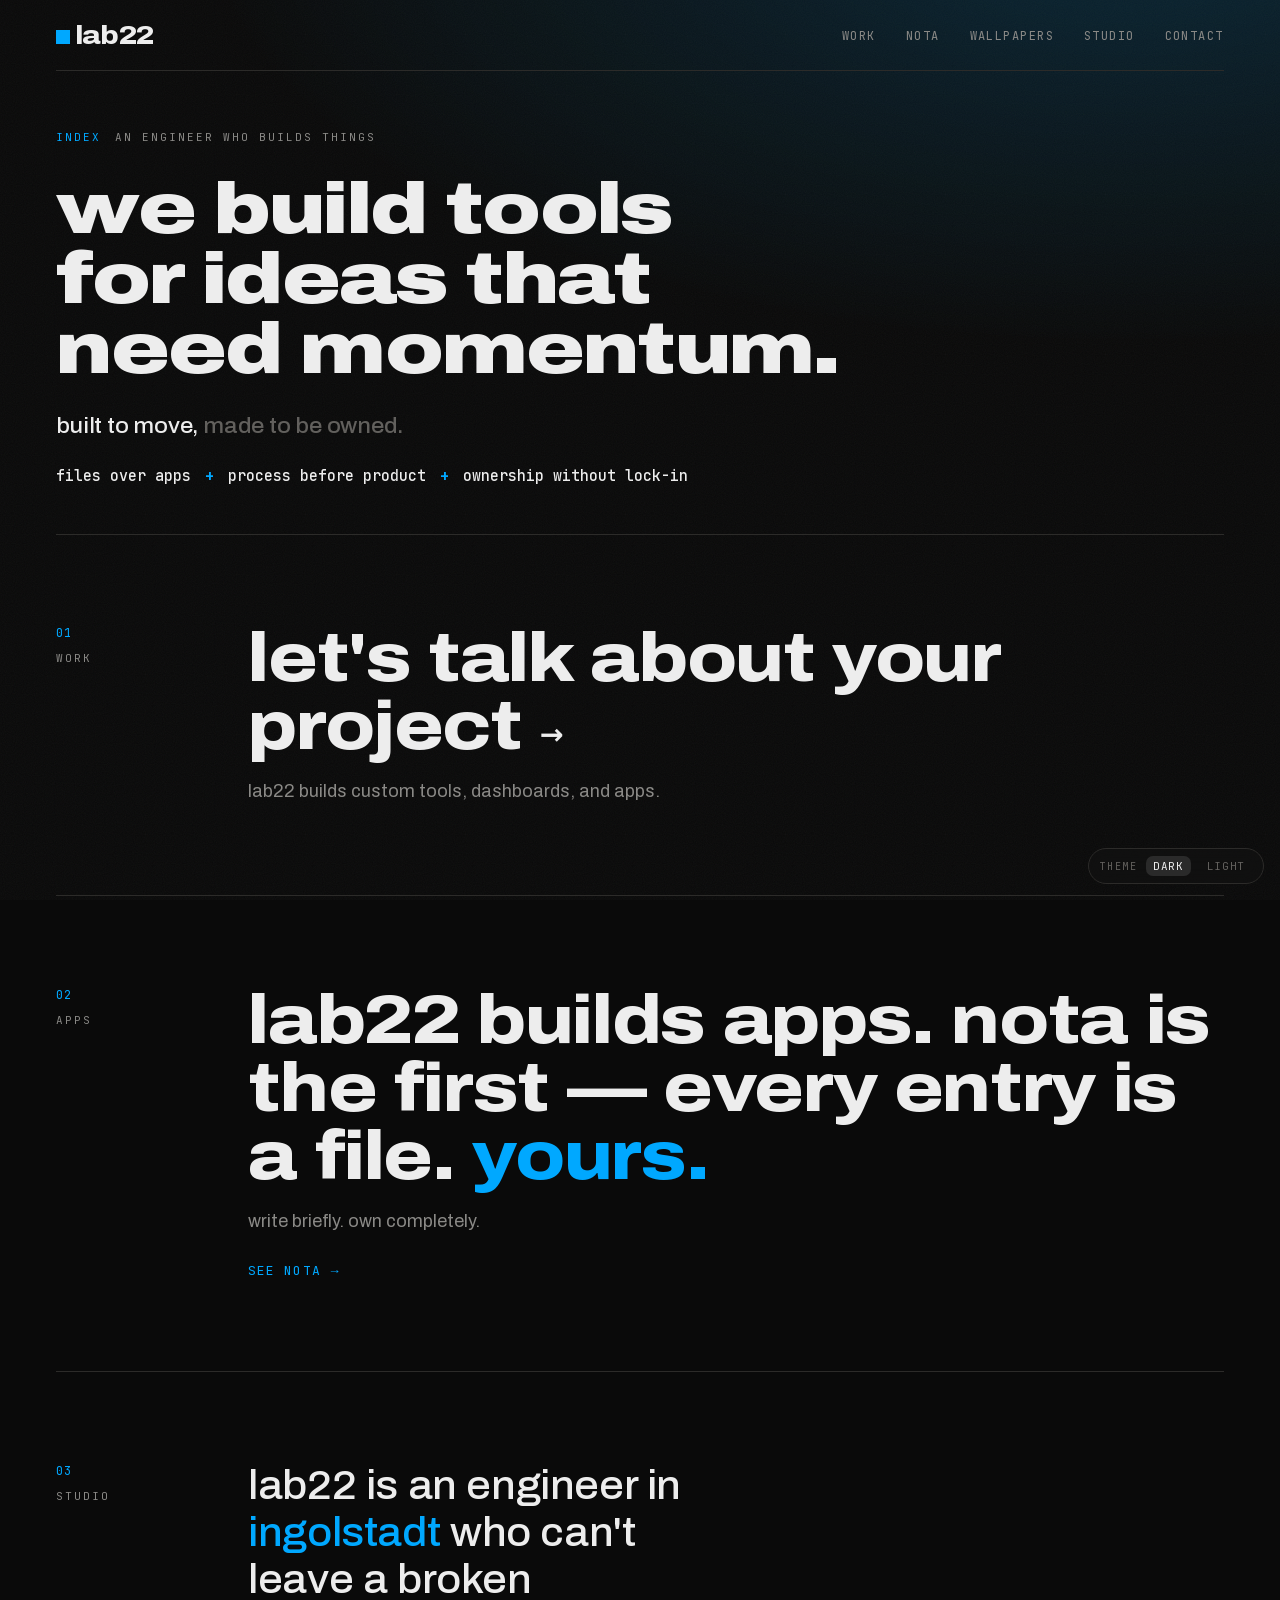
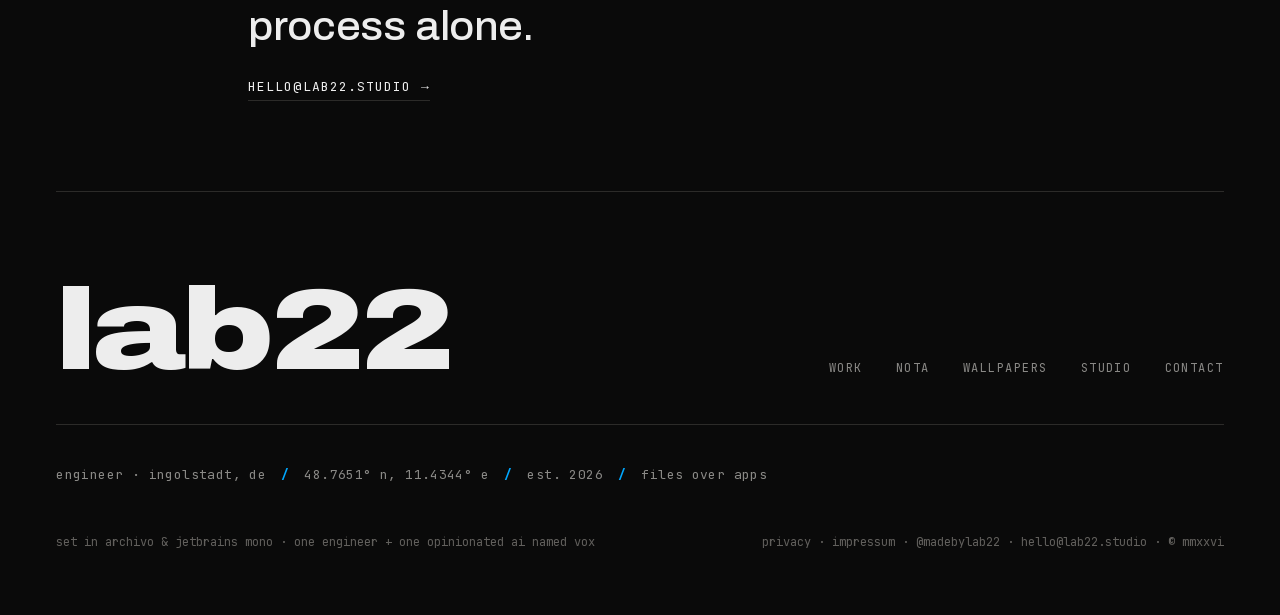
==== commit e9381f08: "seo: Open Graph + Twitter cards on all pages, JSON-LD (Organization + Product), sitemap.xml, robots." ====
--- a/index.html
+++ b/index.html
@@ -5,10 +5,23 @@
 <meta name="viewport" content="width=device-width, initial-scale=1" />
 <title>lab22 — digital tools, made to be owned</title>
 <meta name="description" content="lab22 — an engineer in ingolstadt who builds digital tools, made to be owned." />
+<meta property="og:type" content="website" />
+<meta property="og:site_name" content="lab22" />
+<meta property="og:title" content="lab22 — digital tools, made to be owned" />
+<meta property="og:description" content="lab22 — an engineer in ingolstadt who builds digital tools, made to be owned." />
+<meta property="og:url" content="https://lab22.studio/" />
+<meta property="og:image" content="https://lab22.studio/og-lab22.jpg" />
+<meta name="twitter:card" content="summary_large_image" />
+<meta name="twitter:title" content="lab22 — digital tools, made to be owned" />
+<meta name="twitter:description" content="lab22 — an engineer in ingolstadt who builds digital tools, made to be owned." />
+<meta name="twitter:image" content="https://lab22.studio/og-lab22.jpg" />
 <link rel="stylesheet" href="styles.css" />
 <link rel="icon" href="/favicon.svg" type="image/svg+xml" />
 <link rel="icon" href="/favicon.ico" sizes="any" />
 <link rel="apple-touch-icon" href="/apple-touch-icon.png" />
+<script type="application/ld+json">
+{"@context":"https://schema.org","@type":"Organization","name":"lab22","url":"https://lab22.studio/","logo":"https://lab22.studio/apple-touch-icon.png","description":"lab22 — an engineer in Ingolstadt who builds digital tools, made to be owned.","sameAs":["https://instagram.com/madebylab22"]}
+</script>
 </head>
 <body>
   <div class="wrap">
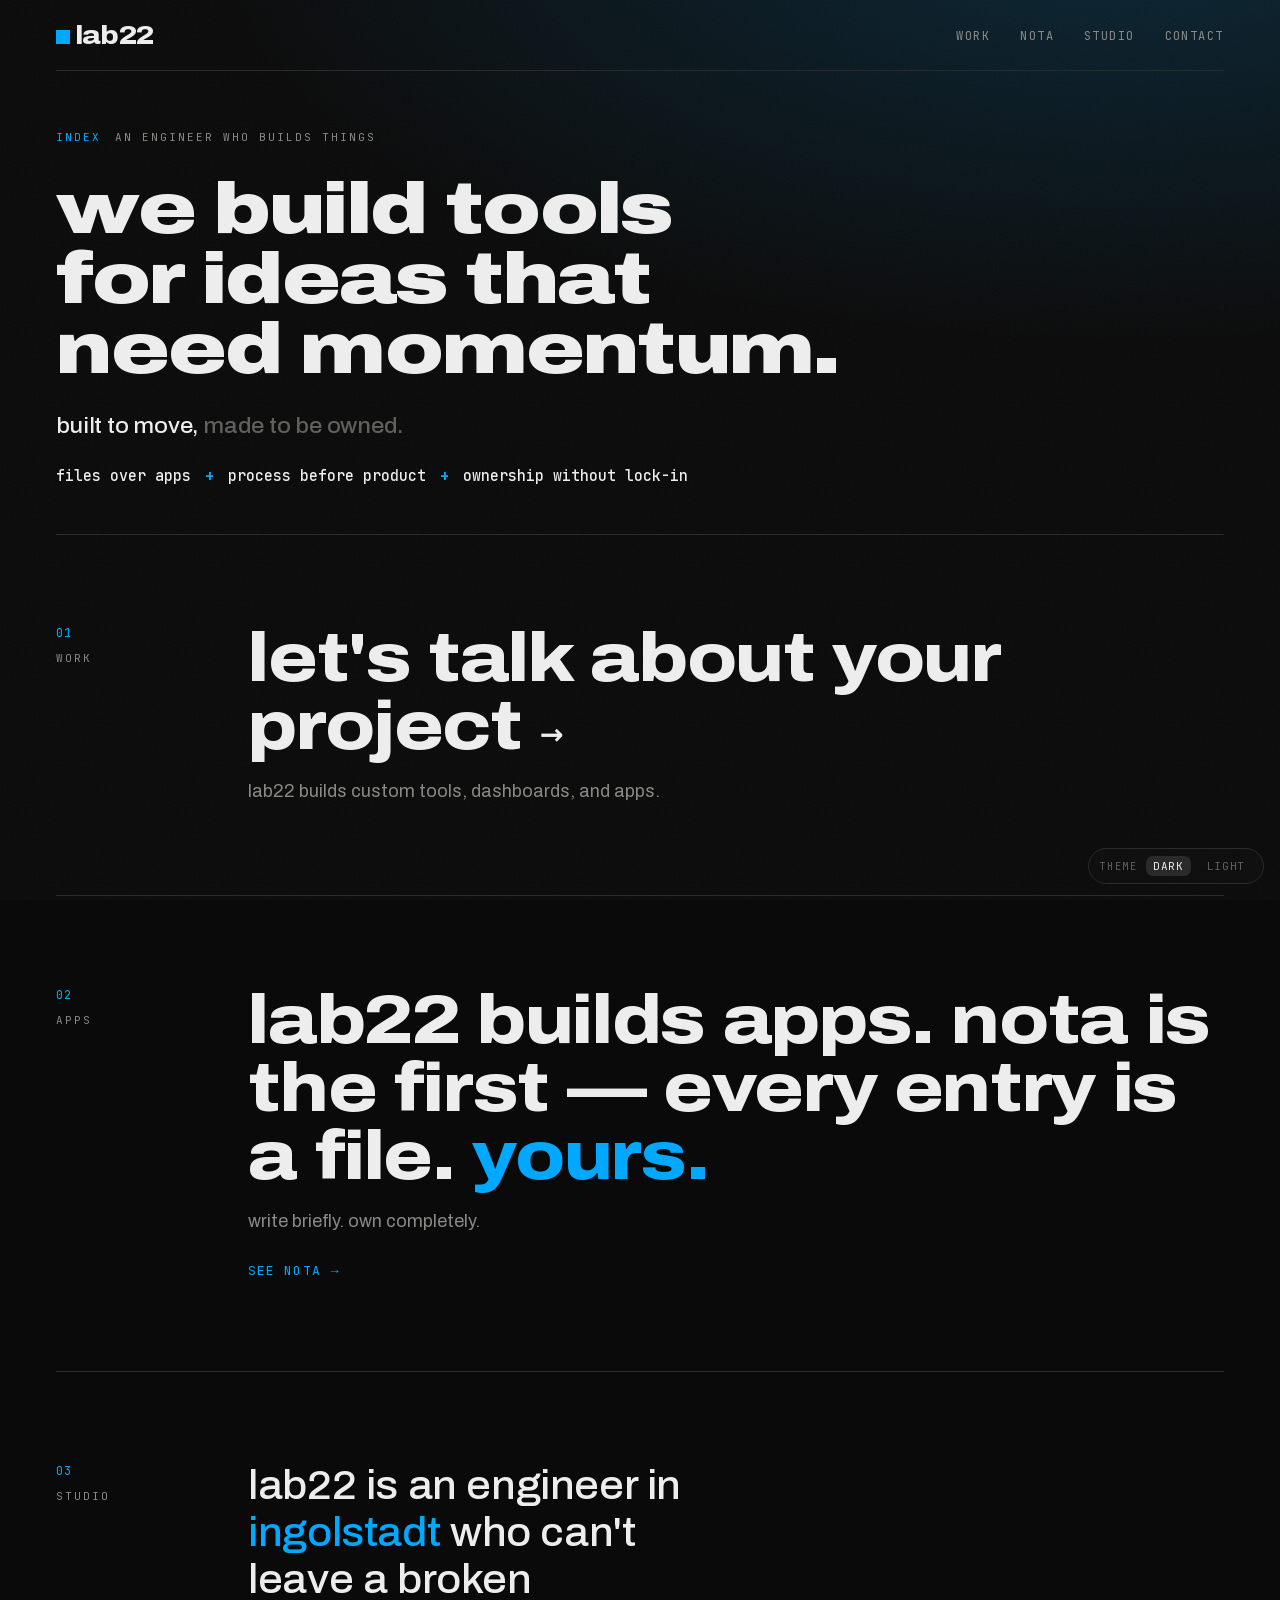
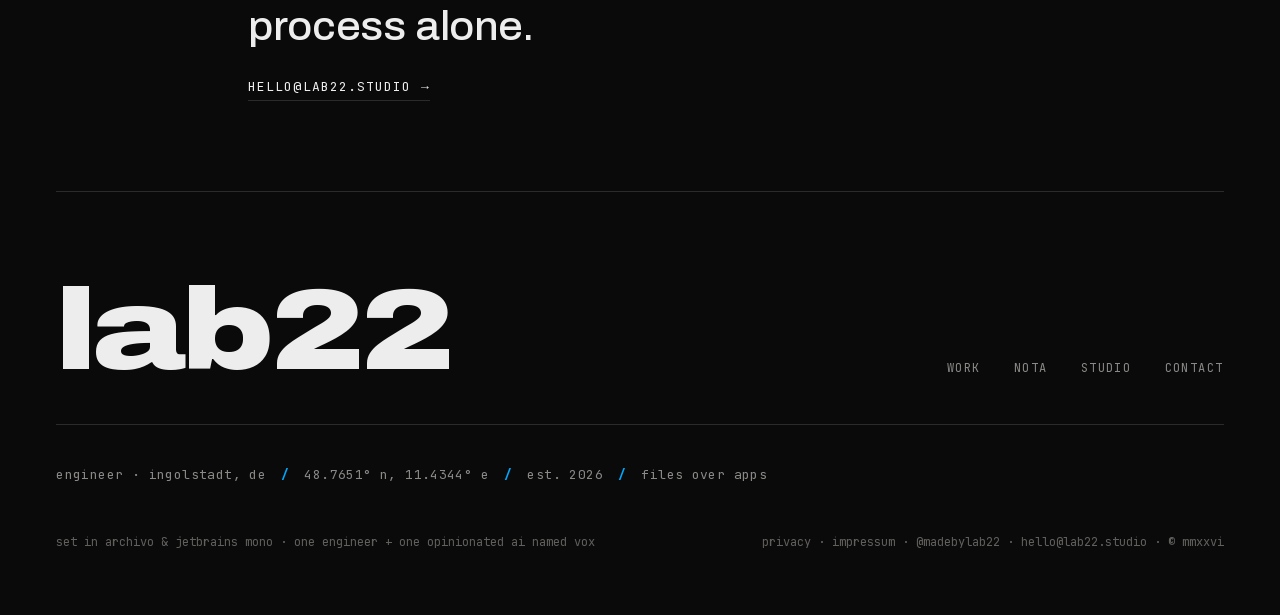
==== commit 769d34f4: "takedown: remove SINGULAR wallpapers (page, nav, sitemap, Product schema) Pausing the wallpaper line" ====
--- a/index.html
+++ b/index.html
@@ -34,7 +34,6 @@
       <ul>
         <li><a href="work/">work</a></li>
         <li><a href="nota/">nota</a></li>
-        <li><a href="wallpapers/">wallpapers</a></li>
         <li><a href="studio/">studio</a></li>
         <li><a href="contact/">contact</a></li>
       </ul>
@@ -85,7 +84,6 @@
         <nav class="banner-nav" aria-label="footer">
           <a href="work/">work</a>
           <a href="nota/">nota</a>
-          <a href="wallpapers/">wallpapers</a>
           <a href="studio/">studio</a>
           <a href="contact/">contact</a>
         </nav>
